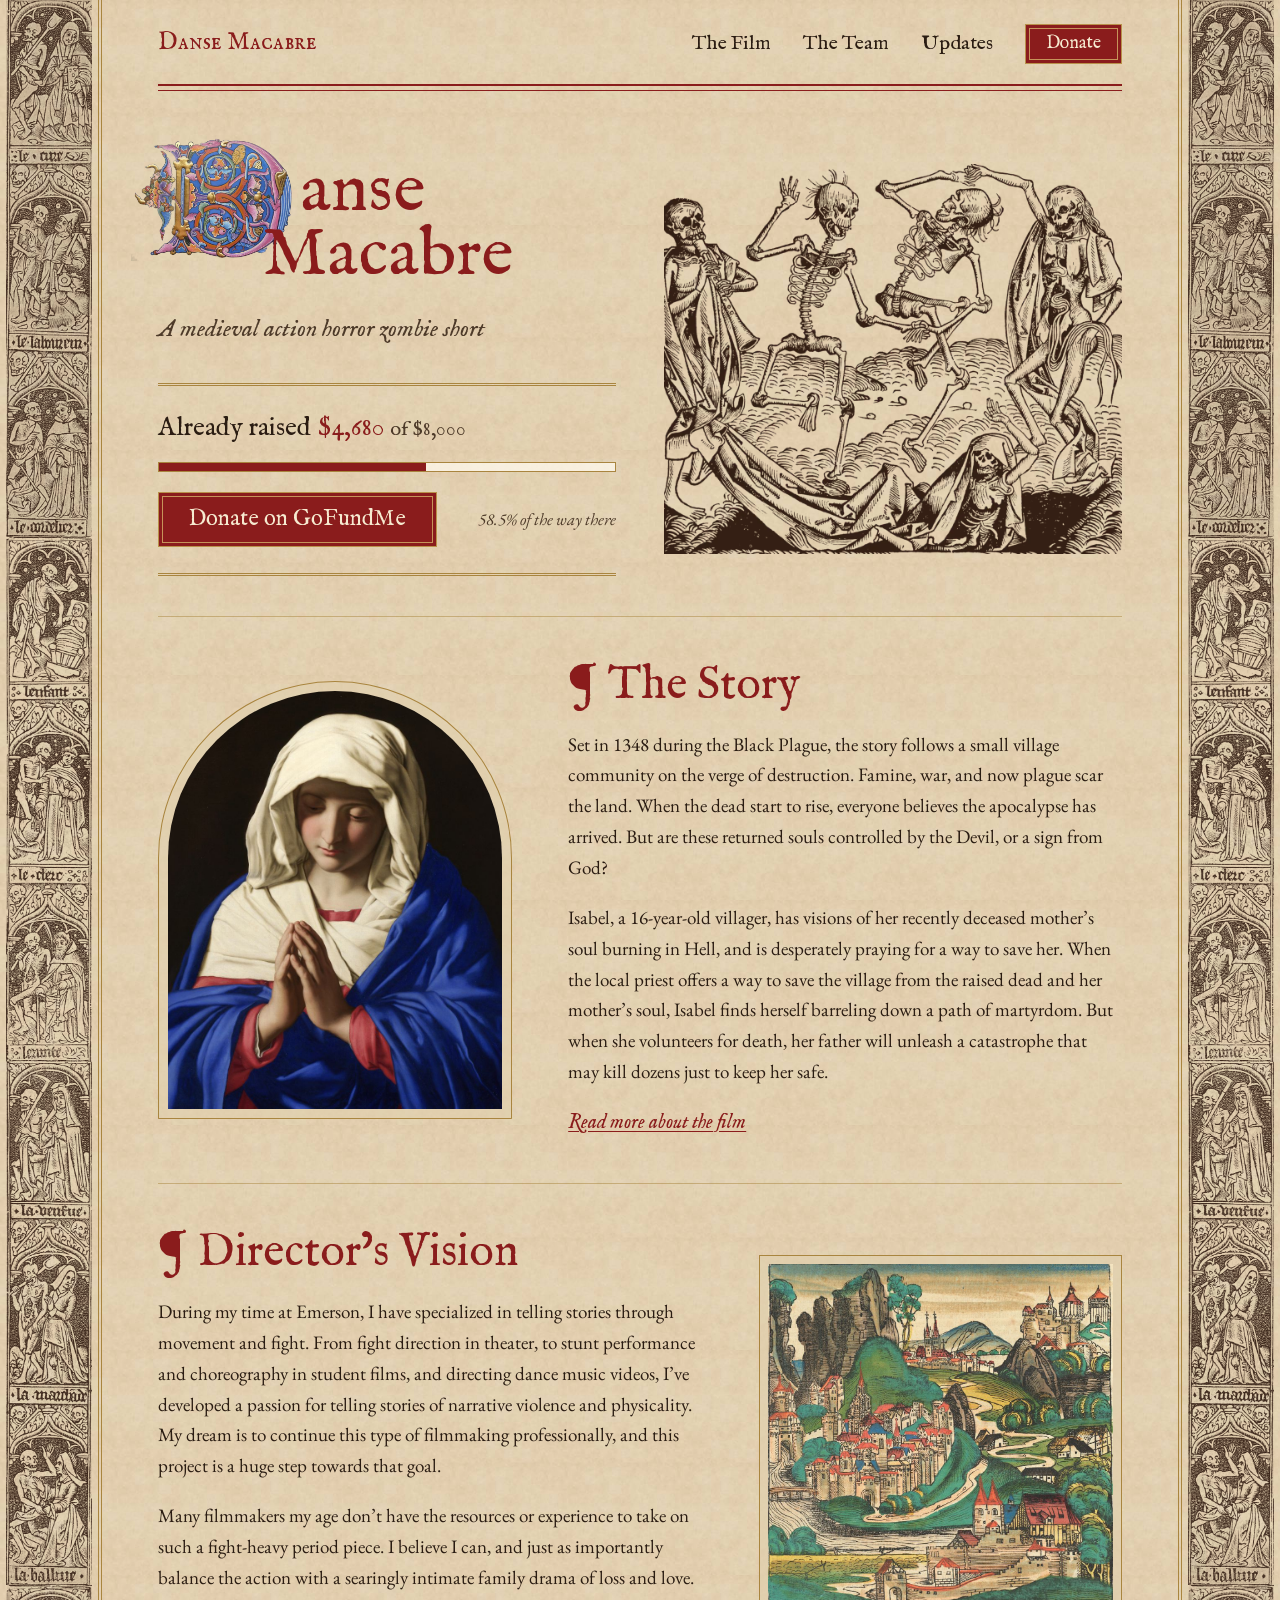
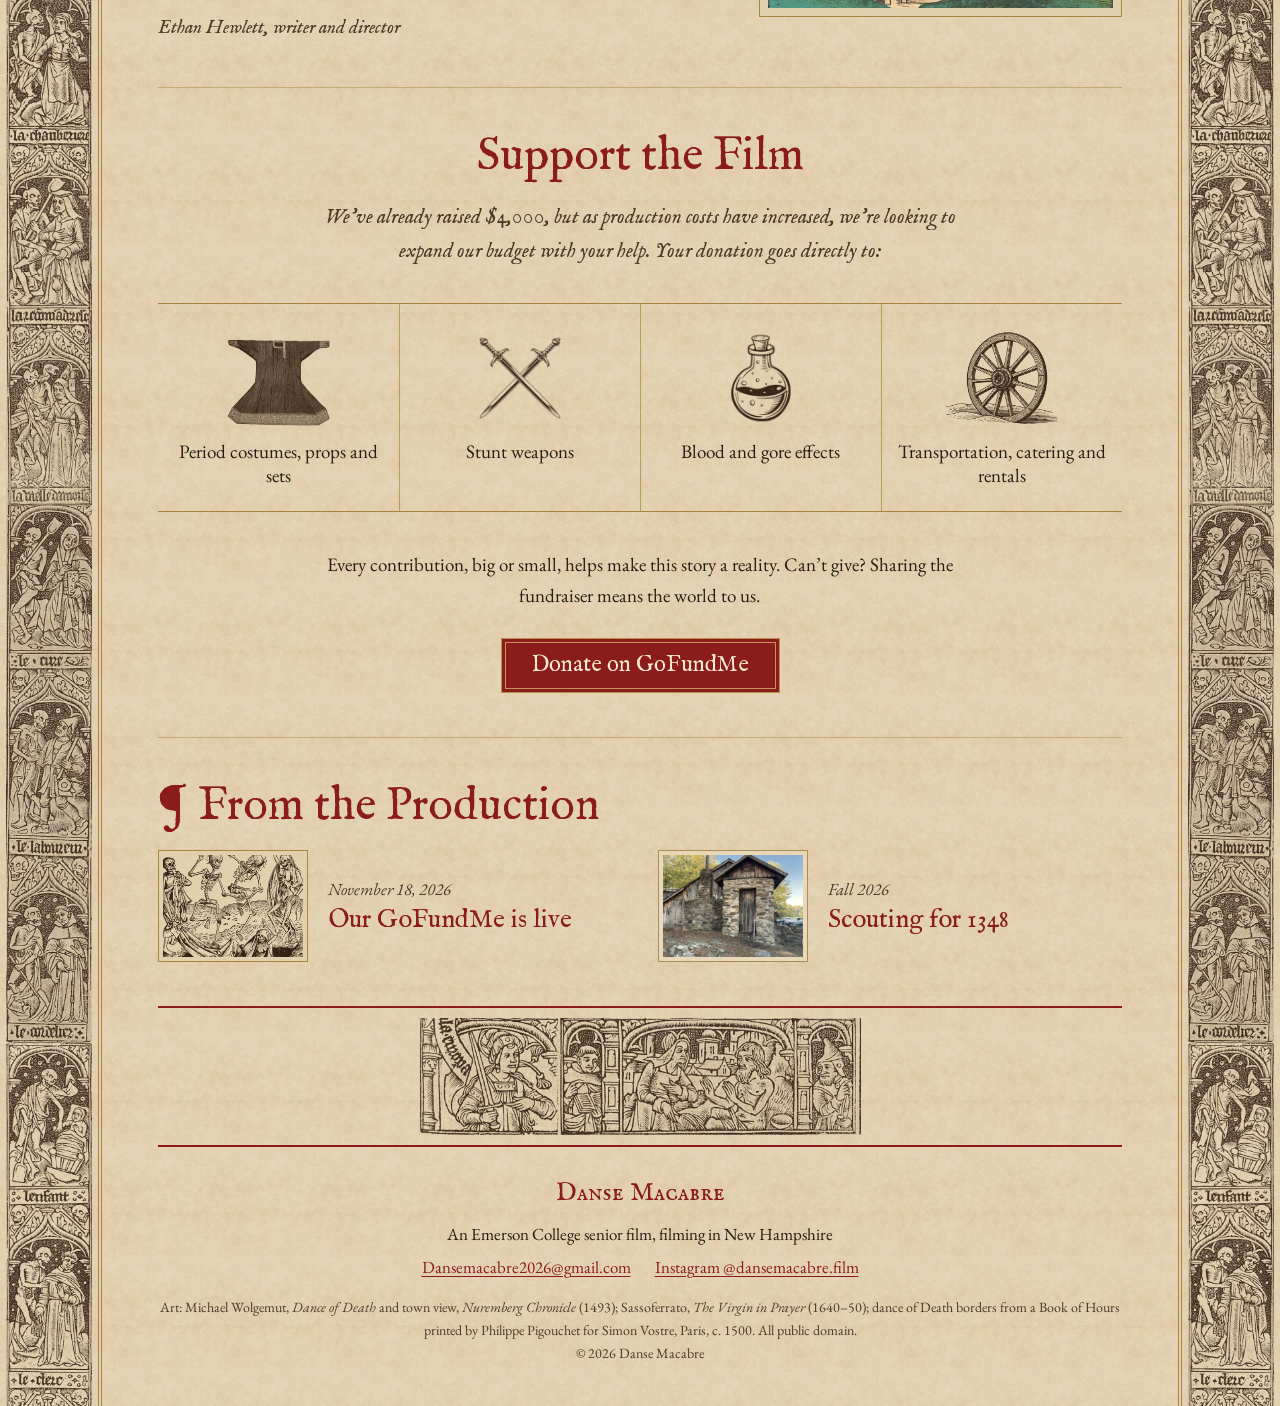
==== index.html @ 1ab64866 "Dance of Death borders and wider desktop content - Side borders now use the Dance of Death margin sc" ====
<!doctype html>
<html lang="en">
<head>
  <meta charset="utf-8">
  <meta name="viewport" content="width=device-width, initial-scale=1">
  <title>Danse Macabre: A Medieval Action Horror Zombie Short</title>
  <meta name="description" content="Set in 1348 during the Black Plague, the story follows a small village community on the verge of destruction. An Emerson College senior film.">
  <meta property="og:type" content="website">
  <meta property="og:title" content="Danse Macabre: A Medieval Action Horror Zombie Short">
  <meta property="og:description" content="Set in 1348 during the Black Plague, the story follows a small village community on the verge of destruction. Help us bring it to life.">
  <meta property="og:url" content="https://danse-macabrefilm.com/">
  <meta property="og:image" content="https://danse-macabrefilm.com/img/social-preview.jpg">
  <meta name="twitter:card" content="summary_large_image">
  <link rel="icon" href="img/favicon.png">
  <link rel="stylesheet" href="css/style.css">
</head>
<body>
<div class="page">
<div class="inner">

  <header class="site-header">
    <a class="home-link" href="index.html">Danse Macabre</a>
    <a class="btn btn-small header-donate" href="https://www.gofundme.com/f/danse-macabre-bringing-this-story-to-life">Donate</a>
    <nav class="site-nav" aria-label="Main">
      <a href="film.html">The Film</a>
      <a href="team.html">The Team</a>
      <a href="updates.html">Updates</a>
      <a class="btn btn-small nav-donate" href="https://www.gofundme.com/f/danse-macabre-bringing-this-story-to-life">Donate</a>
    </nav>
  </header>
  <div class="rule" role="presentation"></div>

  <main>
    <section class="hero">
      <div>
        <h1 class="title" aria-label="Danse Macabre">
          <img class="dropcap" src="img/dropcap-d.webp" alt="" width="640" height="488">
          <span class="title-rest" aria-hidden="true"><span>anse</span><span>Macabre</span></span>
        </h1>
        <p class="tagline">A medieval action horror zombie short</p>

        <div class="funding" data-funding>
          <p class="funding-amount">Already raised <span class="raised" data-raised>$4,680</span> <span class="of">of <span data-goal>$8,000</span></span></p>
          <div class="bar" role="progressbar" aria-label="Raised so far" aria-valuemin="0" aria-valuemax="100" aria-valuenow="0"><div class="bar-fill"></div></div>
          <div class="funding-actions">
            <a class="btn" href="https://www.gofundme.com/f/danse-macabre-bringing-this-story-to-life">Donate on GoFundMe</a>
            <p class="funding-meta"><span data-percent>58.5%</span> of the way there</p>
          </div>
        </div>
      </div>
      <figure class="woodcut">
        <img src="img/hero-woodcut.webp" width="1100" height="938"
             alt="Woodcut of four skeletons dancing over an open grave, from the Nuremberg Chronicle, 1493">
      </figure>
    </section>

    <section class="section split" id="story">
      <figure class="arch">
        <img src="img/isabel-standin.jpg" width="800" height="1000" loading="lazy"
             alt="Painting of a young woman in a white veil and blue mantle, hands pressed together in prayer">
      </figure>
      <div class="prose">
        <h2 class="section-title"><span class="pilcrow" aria-hidden="true">&para;</span>The Story</h2>
        <p>Set in 1348 during the Black Plague, the story follows a small village community on the verge of destruction. Famine, war, and now plague scar the land. When the dead start to rise, everyone believes the apocalypse has arrived. But are these returned souls controlled by the Devil, or a sign from God?</p>
        <p>Isabel, a 16-year-old villager, has visions of her recently deceased mother&rsquo;s soul burning in Hell, and is desperately praying for a way to save her. When the local priest offers a way to save the village from the raised dead and her mother&rsquo;s soul, Isabel finds herself barreling down a path of martyrdom. But when she volunteers for death, her father will unleash a catastrophe that may kill dozens just to keep her safe.</p>
        <a class="more" href="film.html">Read more about the film</a>
      </div>
    </section>

    <section class="section split reverse" id="director">
      <div class="prose">
        <h2 class="section-title"><span class="pilcrow" aria-hidden="true">&para;</span>Director&rsquo;s Vision</h2>
        <p>During my time at Emerson, I have specialized in telling stories through movement and fight. From fight direction in theater, to stunt performance and choreography in student films, and directing dance music videos, I&rsquo;ve developed a passion for telling stories of narrative violence and physicality. My dream is to continue this type of filmmaking professionally, and this project is a huge step towards that goal.</p>
        <p>Many filmmakers my age don&rsquo;t have the resources or experience to take on such a fight-heavy period piece. I believe I can, and just as importantly balance the action with a searingly intimate family drama of loss and love.</p>
        <p class="signature">Ethan Hewlett, writer and director</p>
      </div>
      <figure class="plate">
        <img src="img/village.jpg" width="1000" height="997" loading="lazy"
             alt="Hand-colored woodcut of a walled medieval town among green hills, from the Nuremberg Chronicle, 1493">
      </figure>
    </section>

    <section class="section support" id="support">
      <h2 class="section-title centered">Support the Film</h2>
      <p class="lead">We&rsquo;ve already raised $4,000, but as production costs have increased, we&rsquo;re looking to expand our budget with your help. Your donation goes directly to:</p>
      <ul class="support-list">
        <li><img src="img/icon-costumes.webp" alt="" width="420" height="290" loading="lazy">Period costumes, props and sets</li>
        <li><img src="img/icon-stunts.webp" alt="" width="420" height="420" loading="lazy">Stunt weapons</li>
        <li><img src="img/icon-effects.webp" alt="" width="420" height="420" loading="lazy">Blood and gore effects</li>
        <li><img src="img/icon-transport.webp" alt="" width="420" height="341" loading="lazy">Transportation, catering and rentals</li>
      </ul>
      <p class="note">Every contribution, big or small, helps make this story a reality. Can&rsquo;t give? Sharing the fundraiser means the world to us.</p>
      <a class="btn" href="https://www.gofundme.com/f/danse-macabre-bringing-this-story-to-life">Donate on GoFundMe</a>
    </section>

    <section class="section" id="updates">
      <h2 class="section-title"><span class="pilcrow" aria-hidden="true">&para;</span>From the Production</h2>
      <div class="teasers">
        <a class="teaser" href="updates.html#gofundme-live">
          <img src="img/hero-woodcut.webp" alt="" width="150" height="112" loading="lazy">
          <div><p class="post-date">November 18, 2026</p><h3>Our GoFundMe is live</h3></div>
        </a>
        <a class="teaser" href="updates.html#scouting">
          <img class="photo" src="img/locations/smokehouse-02.jpg" alt="" width="150" height="112" loading="lazy">
          <div><p class="post-date">Fall 2026</p><h3>Scouting for 1348</h3></div>
        </a>
      </div>
    </section>
  </main>

  <img class="frieze" src="img/band-vostre.webp" alt="" width="1400" height="370" loading="lazy">
  <footer class="site-footer">
    <p class="footer-title">Danse Macabre</p>
    <p>An Emerson College senior film, filming in New Hampshire</p>
    <p class="footer-links"><a href="mailto:Dansemacabre2026@gmail.com">Dansemacabre2026@gmail.com</a><a href="https://www.instagram.com/dansemacabre.film/">Instagram @dansemacabre.film</a></p>
    <p class="art-credits">Art: Michael Wolgemut, <i>Dance of Death</i> and town view, <i>Nuremberg Chronicle</i> (1493); Sassoferrato, <i>The Virgin in Prayer</i> (1640&ndash;50); dance of Death borders from a Book of Hours printed by Philippe Pigouchet for Simon Vostre, Paris, c. 1500. All public domain.<br>&copy; <span data-year>2026</span> Danse Macabre</p>
  </footer>

</div>
</div>
<script src="js/funding.js"></script>
<script src="js/site.js"></script>
</body>
</html>
---- css/style.css ----
@import url("../fonts/fonts.css");

/* ---------- Tokens ---------- */
:root {
  --parchment: #ecdfc4;
  --vellum: #e2d1ae;
  --ink: #2a1c12;
  --ink-soft: #4d3a29;
  --rubric: #8a1c1c;
  --rubric-dark: #6a1414;
  --gold: #a9853f;
  --gold-soft: rgba(169, 133, 63, .5);

  --font-display: "IM Fell English", Georgia, serif;
  --font-caps: "IM Fell English SC", Georgia, serif;
  --font-body: "EB Garamond", Garamond, Georgia, serif;

  --content: 1720px;
  /* slim borders; they only widen on very large screens so no gap opens beside the content */
  --border-w: max(clamp(56px, 8vw, 160px), calc((100vw - var(--content)) / 2));
}

/* ---------- Base ---------- */
*, *::before, *::after { box-sizing: border-box; }
html { scroll-behavior: smooth; }
body {
  margin: 0;
  color: var(--ink);
  background: var(--parchment) url("../img/parchment.jpg") 0 0 / 900px;
  font-family: var(--font-body);
  font-size: 1.19rem;
  line-height: 1.62;
  overflow-x: hidden;
}
img { max-width: 100%; height: auto; display: block; }
a { color: var(--rubric); text-decoration-thickness: 1px; text-underline-offset: 3px; }
a:hover { color: var(--rubric-dark); }
:focus-visible { outline: 3px solid #26407a; outline-offset: 3px; }
p { margin: 0 0 1em; }
h1, h2, h3 { font-weight: 400; }

/* ---------- Page: vine borders run from the screen edges to the content ---------- */
.page {
  position: relative;
  min-height: 100vh;
  padding: 0 var(--border-w);
}
.page::before, .page::after {
  content: "";
  position: absolute;
  top: 0; bottom: 0;
  width: var(--border-w);
  background: url("../img/border-dance.webp") center top / calc(100% - 12px) auto repeat-y;
  pointer-events: none;
}
.page::before { left: 0; border-right: 4px double var(--gold); }
.page::after { right: 0; border-left: 4px double var(--gold); }
.inner {
  max-width: var(--content);
  margin: 0 auto;
  padding: 0 56px;
}

/* Red manuscript rule under the header; Vostre panel as a frieze above the footer */
.rule { height: 7px; border-top: 2px solid var(--rubric); border-bottom: 1px solid var(--rubric); }
.frieze {
  display: block;
  width: 100%;
  height: clamp(110px, 11vw, 180px);
  object-fit: contain;
  padding: 10px 0;
  border-top: 2px solid var(--rubric);
  border-bottom: 2px solid var(--rubric);
}

/* ---------- Header ---------- */
.site-header {
  display: flex;
  align-items: center;
  justify-content: space-between;
  gap: 24px;
  flex-wrap: wrap;
  padding: 24px 0 20px;
}
.home-link {
  font-family: var(--font-caps);
  font-size: 1.5rem;
  color: var(--rubric);
  text-decoration: none;
}
.site-nav { display: flex; align-items: center; gap: 32px; font-family: var(--font-display); font-size: 1.25rem; }
.site-nav a { color: var(--ink); text-decoration: none; }
.site-nav a:hover, .site-nav a[aria-current="page"] { color: var(--rubric); }
.site-nav a[aria-current="page"] { text-decoration: underline; text-decoration-thickness: 1px; text-underline-offset: 6px; }
.site-header .header-donate { display: none; }

/* ---------- Buttons ---------- */
.btn {
  display: inline-block;
  padding: 13px 30px;
  font-family: var(--font-display);
  font-size: 1.4rem;
  line-height: 1.2;
  color: #f6ead0;
  text-decoration: none;
  background: var(--rubric);
  border: 1px solid #b8914a;
  box-shadow: inset 0 0 0 3px var(--rubric), inset 0 0 0 4px rgba(214, 178, 106, .8);
}
.btn:hover { color: #fff; background: var(--rubric-dark); box-shadow: inset 0 0 0 3px var(--rubric-dark), inset 0 0 0 4px rgba(214, 178, 106, .8); }
.btn-small { font-size: 1.12rem; padding: 8px 20px; }
.site-nav .btn, .site-nav .btn:hover { color: #f6ead0; }

/* ---------- Hero ---------- */
.hero {
  display: grid;
  grid-template-columns: minmax(0, 1fr) minmax(0, 1fr);
  gap: 48px;
  align-items: center;
  padding: 52px 0 40px;
}
.title {
  margin: 0;
  display: flex;
  align-items: flex-start;
  font-family: var(--font-display);
  color: var(--rubric);
  font-size: clamp(3.1rem, 5.4vw, 6.4rem);
  line-height: .92;
}
.title .dropcap { flex: none; width: 2.4em; margin: -.12em .05em 0 -.4em; }
.title .title-rest { display: flex; flex-direction: column; padding-top: .26em; }
.title .title-rest span + span { margin-left: -.54em; }
.tagline {
  margin: 22px 0 34px;
  font-family: var(--font-display);
  font-style: italic;
  font-size: clamp(1.25rem, 1.9vw, 1.56rem);
  color: var(--ink-soft);
}

/* ---------- Funding ---------- */
.funding {
  border-top: 3px double var(--gold);
  border-bottom: 3px double var(--gold);
  padding: 22px 0 26px;
}
.funding-amount { margin: 0 0 12px; font-family: var(--font-display); font-size: 1.62rem; }
.funding-amount .raised { color: var(--rubric); }
.funding-amount .of { font-size: 1.25rem; color: var(--ink-soft); }
.bar { height: 10px; background: rgba(255, 250, 238, .75); border: 1px solid var(--gold); }
.bar-fill { height: 100%; width: 0; background: var(--rubric); transition: width 1.2s ease-out; }
.funding-actions { display: flex; align-items: center; justify-content: space-between; gap: 16px; flex-wrap: wrap; margin-top: 20px; }
.funding-meta { margin: 0; font-style: italic; color: var(--ink-soft); font-size: 1.06rem; }
.funding-wide { max-width: 640px; margin: 8px auto 52px; text-align: center; }
.funding-wide .funding-actions { justify-content: center; flex-direction: column; }

/* ---------- Sections ---------- */
.section { padding: 44px 0; border-top: 1px solid var(--gold-soft); }
main > .section:first-child { border-top: 0; }
.section-title {
  margin: 0 0 18px;
  font-family: var(--font-display);
  font-size: clamp(2.2rem, 3.6vw, 2.9rem);
  line-height: 1.1;
  color: var(--rubric);
}
.section-title .pilcrow { margin-right: .26em; }
.section-title.centered { text-align: center; }
.page-title { margin-top: 44px; }
.prose p { max-width: 34em; }
.lead {
  max-width: 32em;
  margin: 0 auto 34px;
  text-align: center;
  font-family: var(--font-display);
  font-style: italic;
  font-size: 1.3rem;
  color: var(--ink-soft);
}
.more { font-family: var(--font-display); font-style: italic; font-size: 1.25rem; }
.signature { margin: 0; font-family: var(--font-display); font-style: italic; color: var(--ink-soft); }

.split { display: grid; grid-template-columns: minmax(0, .78fr) minmax(0, 1.22fr); gap: 56px; align-items: center; }
.split.reverse { grid-template-columns: minmax(0, 1.2fr) minmax(0, .8fr); }

/* Framed pictures */
.arch {
  margin: 0;
  padding: 9px;
  border: 1px solid var(--gold);
  border-radius: 999px 999px 4px 4px;
  background: rgba(226, 209, 174, .6);
}
.arch img { width: 100%; aspect-ratio: 4 / 5; object-fit: cover; border-radius: 999px 999px 2px 2px; }
.plate { margin: 0; padding: 8px; border: 1px solid var(--gold); background: rgba(226, 209, 174, .6); }
.woodcut { margin: 0; }
figcaption { margin-top: 8px; font-size: .92rem; font-style: italic; text-align: center; color: var(--ink-soft); }

/* ---------- Support the film ---------- */
.support { text-align: center; }
.support-list {
  display: grid;
  grid-template-columns: repeat(4, minmax(0, 1fr));
  margin: 0 0 38px;
  padding: 0;
  list-style: none;
  border-top: 1px solid var(--gold);
  border-bottom: 1px solid var(--gold);
}
.support-list li { display: flex; flex-direction: column; align-items: center; gap: 14px; padding: 26px 14px 22px; line-height: 1.3; }
.support-list li + li { border-left: 1px solid rgba(169, 133, 63, .7); }
.support-list img { height: 96px; width: auto; }
.support .note { margin: 0 auto 26px; max-width: 34em; }

/* ---------- Updates ---------- */
.teasers { display: grid; grid-template-columns: repeat(2, minmax(0, 1fr)); gap: 36px; }
.teaser { display: grid; grid-template-columns: 150px minmax(0, 1fr); gap: 20px; align-items: center; color: var(--ink); text-decoration: none; }
.teaser img { width: 150px; height: 112px; object-fit: cover; border: 1px solid var(--gold); padding: 4px; background: rgba(226, 209, 174, .6); }
.teaser .photo { filter: sepia(.3) saturate(.8); }
.teaser h3 { margin: 0; font-family: var(--font-display); font-size: 1.62rem; line-height: 1.2; color: var(--rubric); }
.teaser:hover h3 { text-decoration: underline; text-decoration-thickness: 1px; text-underline-offset: 4px; }
.post-date { margin: 0 0 2px; font-style: italic; color: var(--ink-soft); font-size: 1.06rem; }
.post { padding: 40px 0; border-top: 1px solid var(--gold-soft); }
.post h2 { margin: 0 0 14px; font-family: var(--font-display); font-size: clamp(1.8rem, 3vw, 2.3rem); line-height: 1.15; color: var(--rubric); }
.gallery { display: grid; grid-template-columns: repeat(3, minmax(0, 1fr)); gap: 12px; margin-top: 22px; }
.gallery a { display: block; padding: 4px; border: 1px solid var(--gold); background: rgba(226, 209, 174, .6); }
.gallery img { width: 100%; aspect-ratio: 4 / 3; object-fit: cover; filter: sepia(.28) saturate(.82); transition: filter .25s; }
.gallery a:hover img, .gallery a:focus-visible img { filter: none; }

/* ---------- Film page ---------- */
.questions { list-style: none; margin: 0 0 28px; padding: 0; }
.questions li {
  margin: 0 0 12px;
  font-family: var(--font-display);
  font-style: italic;
  font-size: clamp(1.4rem, 2.6vw, 1.75rem);
  line-height: 1.35;
}
.questions li::before { content: "\00B6"; color: var(--rubric); font-style: normal; margin-right: .4em; }
.motifs { margin: 0; padding-left: 1.2em; columns: 2; column-gap: 48px; }
.motifs li { margin-bottom: 8px; break-inside: avoid; }
.facts { display: grid; grid-template-columns: max-content minmax(0, 1fr); gap: 8px 26px; margin: 0 0 24px; }
.facts dt { font-family: var(--font-display); font-style: italic; color: var(--rubric); }
.facts dd { margin: 0; }

/* ---------- Team page ---------- */
.credits { display: grid; grid-template-columns: repeat(2, minmax(0, 1fr)); gap: 0 56px; margin: 0; }
.credit { padding: 12px 0; border-bottom: 1px solid rgba(169, 133, 63, .4); }
.credit dt { font-family: var(--font-display); font-style: italic; font-size: 1.12rem; color: var(--rubric); }
.credit dd { margin: 2px 0 0; font-size: 1.35rem; }
.aside { margin-top: 16px; font-style: italic; color: var(--ink-soft); }

/* ---------- Footer ---------- */
.site-footer { padding: 26px 0 36px; text-align: center; font-size: 1.06rem; }
.site-footer p { margin: 0 0 6px; }
.footer-title { font-family: var(--font-caps); font-size: 1.62rem; color: var(--rubric); }
.footer-links { display: flex; justify-content: center; gap: 24px; flex-wrap: wrap; margin-bottom: 14px !important; }
.art-credits { margin-top: 12px !important; font-size: .88rem; color: var(--ink-soft); }

/* ---------- Tablet ---------- */
@media (max-width: 1000px) {
  .inner { padding: 0 28px; }
  .support-list { grid-template-columns: repeat(2, minmax(0, 1fr)); }
  .support-list li + li { border-left: 0; }
  .support-list li:nth-child(even) { border-left: 1px solid rgba(169, 133, 63, .7); }
  .support-list li:nth-child(-n+2) { border-bottom: 1px solid rgba(169, 133, 63, .7); }
}

/* ---------- Phone ---------- */
@media (max-width: 760px) {
  :root { --border-w: 26px; }
  body { font-size: 1.12rem; background-size: 700px; }
  .page::before, .page::after { background-size: 100% auto; }
  .page::before { border-right-width: 3px; }
  .page::after { border-left-width: 3px; }
  .inner { padding: 0 12px; }
  .rule { height: 6px; }
  .frieze { height: auto; padding: 6px 0; }

  .site-header { display: grid; grid-template-columns: 1fr auto; gap: 8px 12px; padding: 14px 0 10px; }
  .home-link { font-size: 1.3rem; }
  .site-header .header-donate { display: inline-flex; align-items: center; min-height: 44px; }
  .site-nav { grid-column: 1 / -1; justify-content: space-between; gap: 8px; font-size: 1.12rem; }
  .site-nav a { padding: 8px 0; }
  .site-nav .nav-donate { display: none; }

  .hero, .split, .split.reverse, .teasers, .credits { grid-template-columns: minmax(0, 1fr); }
  .hero { gap: 26px; padding: 26px 0 30px; }
  .title { font-size: 3.1rem; }
  .title .dropcap { margin-left: -.18em; }
  .tagline { margin: 16px 0 22px; }
  .funding-amount { font-size: 1.42rem; }
  .funding-actions .btn, .funding-wide .btn { display: block; width: 100%; text-align: center; }
  .funding-actions { flex-direction: column; align-items: stretch; text-align: center; }

  .section { padding: 30px 0; }
  .split .arch { width: 240px; margin: 0 auto; }
  .split.reverse .plate, .split.reverse .woodcut { order: 2; }
  .support-list img { height: 64px; }
  .support-list li { padding: 18px 8px; font-size: 1rem; }
  .support .btn { display: block; }
  .teaser { grid-template-columns: 96px minmax(0, 1fr); gap: 14px; }
  .teaser img { width: 96px; height: 76px; padding: 3px; }
  .teaser h3 { font-size: 1.36rem; }
  .gallery { grid-template-columns: repeat(2, minmax(0, 1fr)); gap: 8px; }
  .motifs { columns: 1; }
  .facts { grid-template-columns: minmax(0, 1fr); gap: 0; }
  .facts dd { margin-bottom: 10px; }
  .footer-links { flex-direction: column; gap: 4px; }
}

@media (prefers-reduced-motion: reduce) {
  html { scroll-behavior: auto; }
  .bar-fill, .gallery img { transition: none; }
}
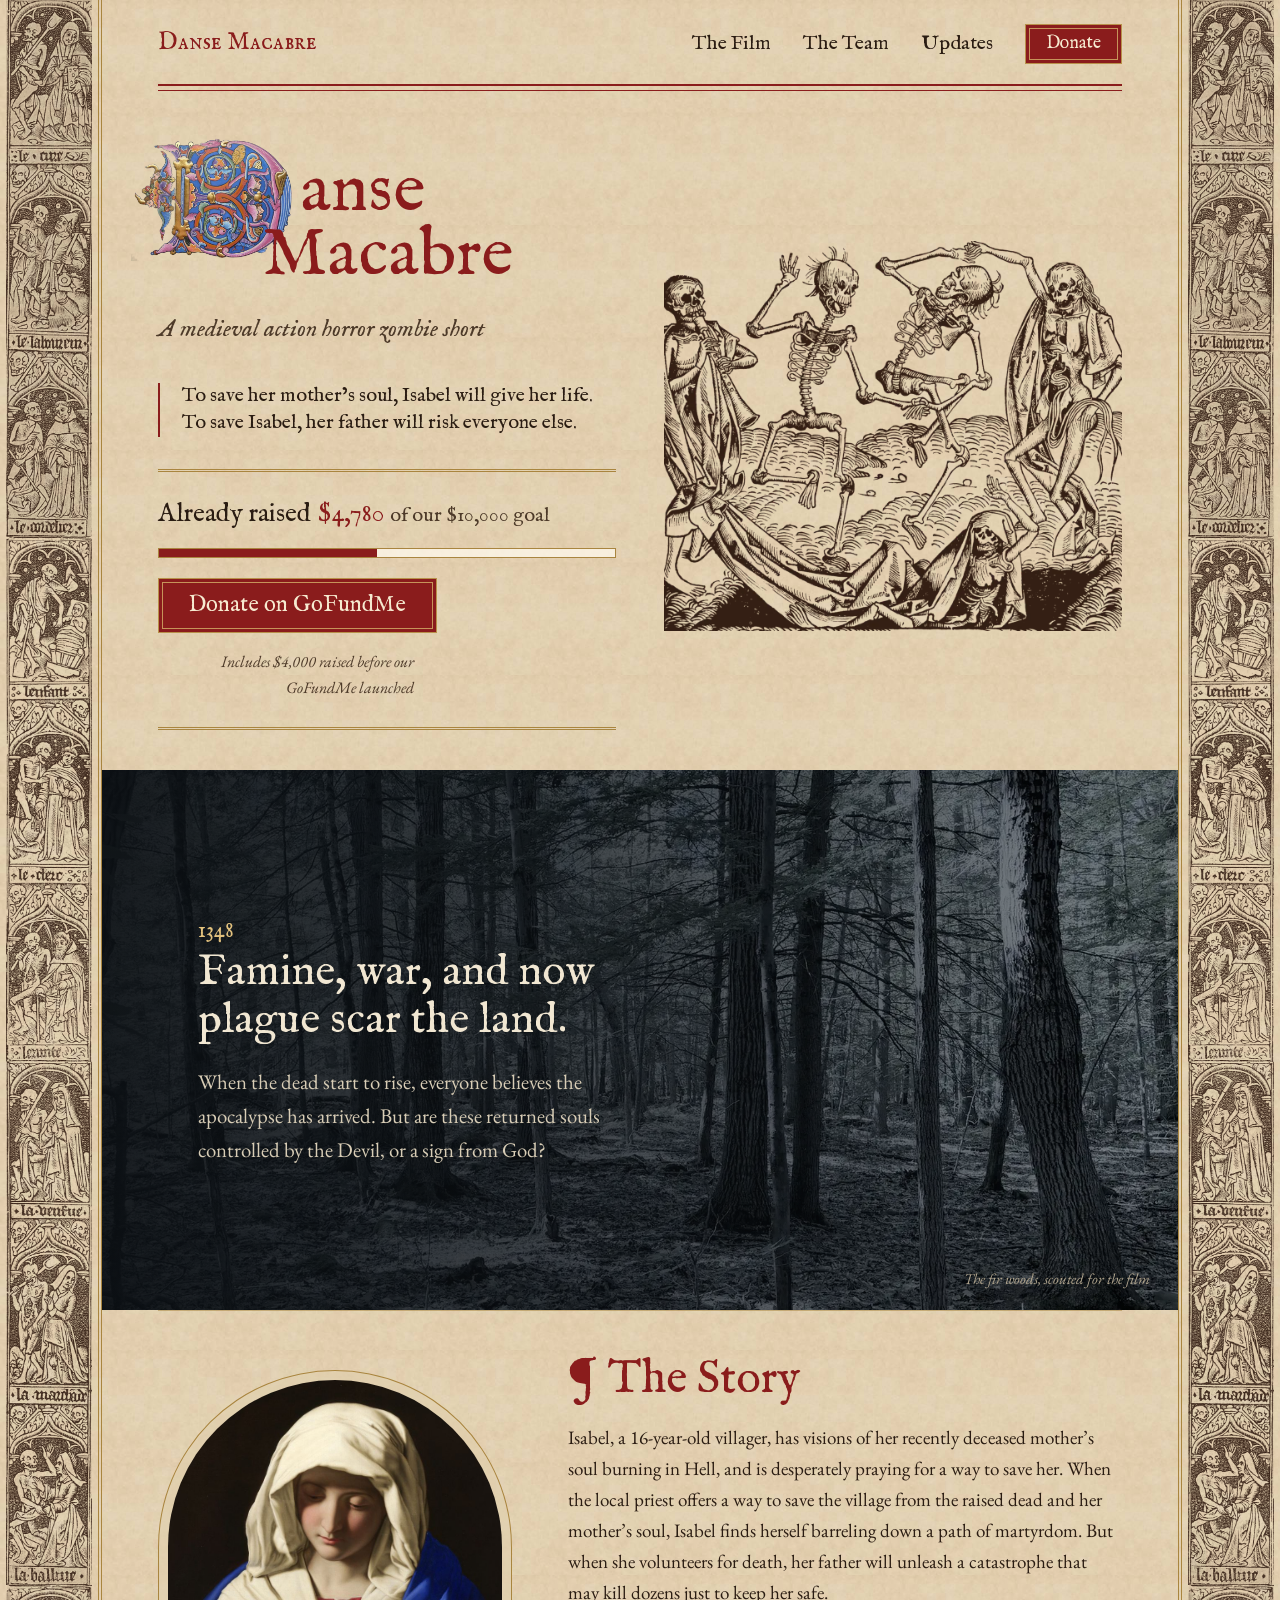
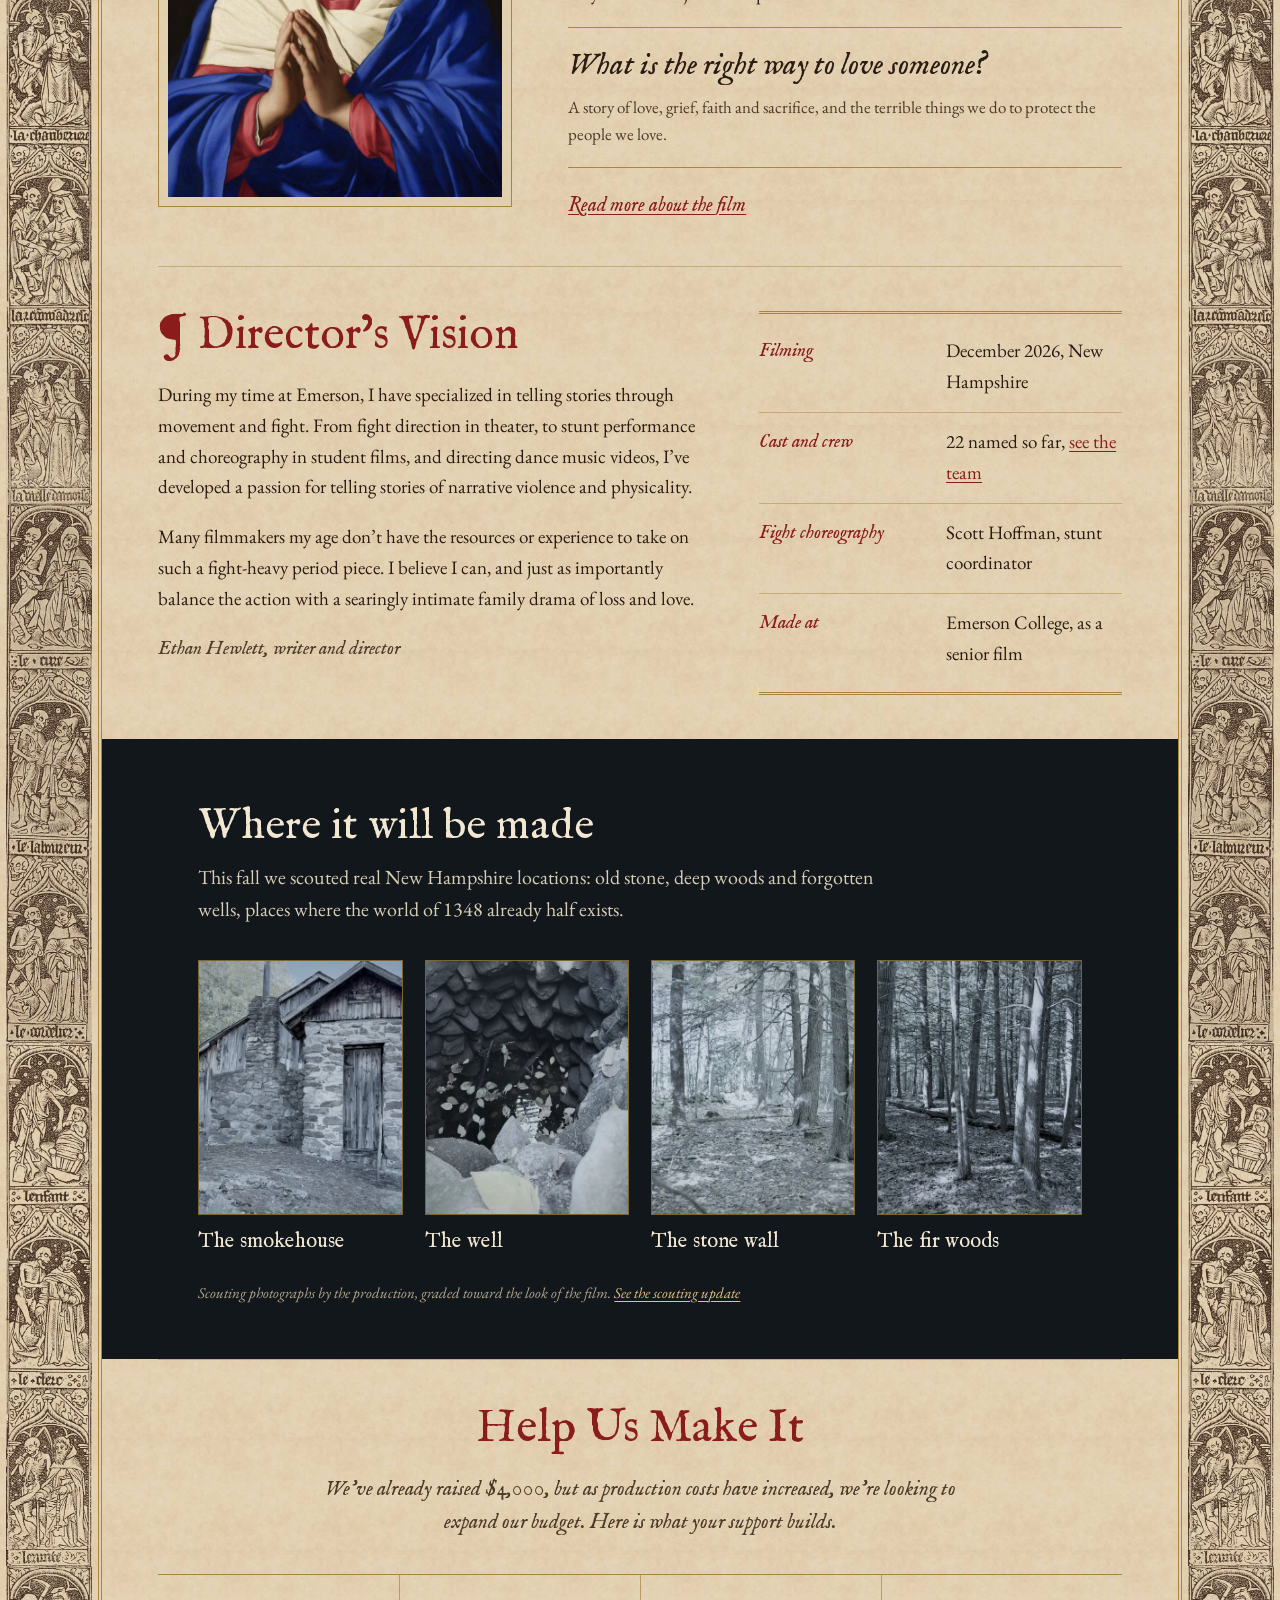
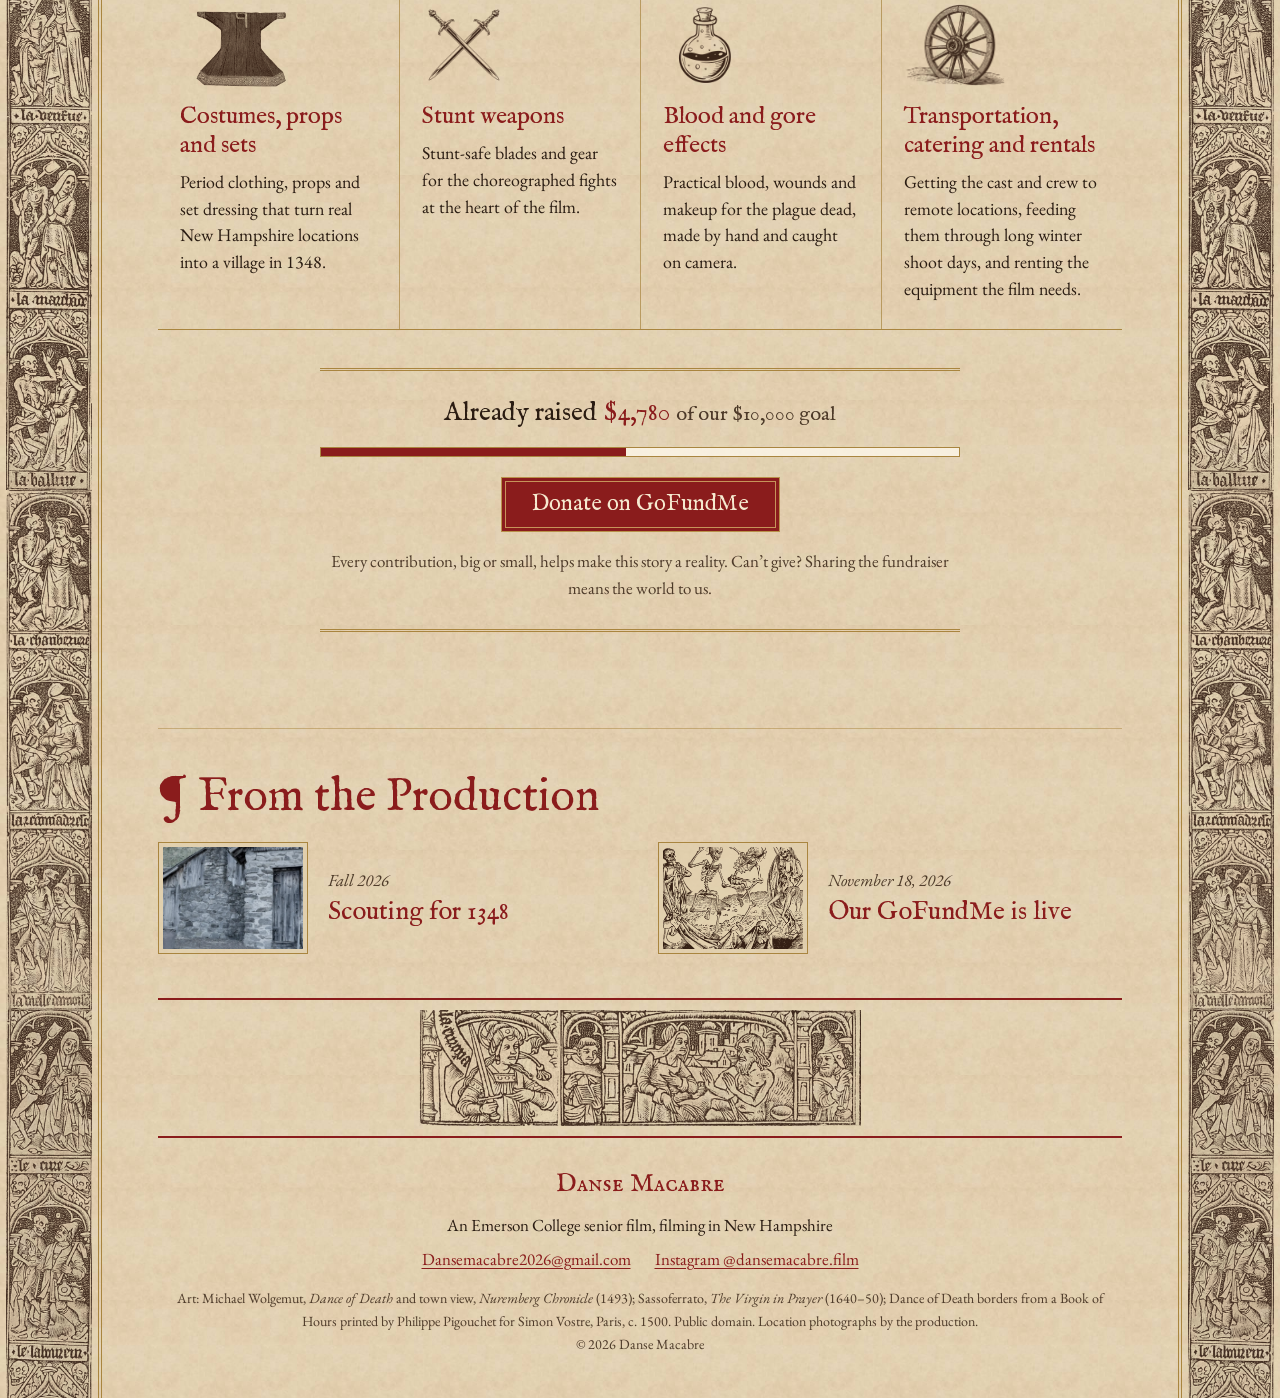
==== commit 1f4de70b: "Refinement pass: cinematic scouting imagery, emotional hook, clearer fundraising - Home: hook line i" ====
--- a/index.html
+++ b/index.html
@@ -4,15 +4,15 @@
   <meta charset="utf-8">
   <meta name="viewport" content="width=device-width, initial-scale=1">
   <title>Danse Macabre: A Medieval Action Horror Zombie Short</title>
-  <meta name="description" content="Set in 1348 during the Black Plague, the story follows a small village community on the verge of destruction. An Emerson College senior film.">
+  <meta name="description" content="To save her mother's soul, Isabel will give her life. To save Isabel, her father will risk everyone else. A medieval action horror short set in 1348, from Emerson College.">
   <meta property="og:type" content="website">
   <meta property="og:title" content="Danse Macabre: A Medieval Action Horror Zombie Short">
-  <meta property="og:description" content="Set in 1348 during the Black Plague, the story follows a small village community on the verge of destruction. Help us bring it to life.">
+  <meta property="og:description" content="To save her mother's soul, Isabel will give her life. To save Isabel, her father will risk everyone else. Help us bring it to life.">
   <meta property="og:url" content="https://danse-macabrefilm.com/">
   <meta property="og:image" content="https://danse-macabrefilm.com/img/social-preview.jpg">
   <meta name="twitter:card" content="summary_large_image">
   <link rel="icon" href="img/favicon.png">
-  <link rel="stylesheet" href="css/style.css">
+  <link rel="stylesheet" href="css/style.css?v=5">
 </head>
 <body>
 <div class="page">
@@ -38,13 +38,14 @@
           <span class="title-rest" aria-hidden="true"><span>anse</span><span>Macabre</span></span>
         </h1>
         <p class="tagline">A medieval action horror zombie short</p>
+        <p class="hook">To save her mother&rsquo;s soul, Isabel will give her life.<br>To save Isabel, her father will risk everyone else.</p>
 
         <div class="funding" data-funding>
-          <p class="funding-amount">Already raised <span class="raised" data-raised>$4,680</span> <span class="of">of <span data-goal>$8,000</span></span></p>
+          <p class="funding-amount">Already raised <span class="raised" data-raised>$4,780</span> <span class="of">of our <span data-goal>$10,000</span> goal</span></p>
           <div class="bar" role="progressbar" aria-label="Raised so far" aria-valuemin="0" aria-valuemax="100" aria-valuenow="0"><div class="bar-fill"></div></div>
           <div class="funding-actions">
             <a class="btn" href="https://www.gofundme.com/f/danse-macabre-bringing-this-story-to-life">Donate on GoFundMe</a>
-            <p class="funding-meta"><span data-percent>58.5%</span> of the way there</p>
+            <p class="funding-note">Includes $4,000 raised before our GoFundMe launched</p>
           </div>
         </div>
       </div>
@@ -54,6 +55,18 @@
       </figure>
     </section>
 
+    <section class="film film-band" aria-labelledby="world">
+      <img class="bg" src="img/scout/band-woods.webp" width="1800" height="750" loading="lazy"
+           alt="A dark stand of fir trees in New Hampshire, one of the film's scouted locations">
+      <div class="shade"></div>
+      <div class="film-copy">
+        <p class="film-kicker">1348</p>
+        <h2 id="world" class="film-title">Famine, war, and now plague scar the land.</h2>
+        <p>When the dead start to rise, everyone believes the apocalypse has arrived. But are these returned souls controlled by the Devil, or a sign from God?</p>
+      </div>
+      <p class="film-cap">The fir woods, scouted for the film</p>
+    </section>
+
     <section class="section split" id="story">
       <figure class="arch">
         <img src="img/isabel-standin.jpg" width="800" height="1000" loading="lazy"
@@ -61,48 +74,73 @@
       </figure>
       <div class="prose">
         <h2 class="section-title"><span class="pilcrow" aria-hidden="true">&para;</span>The Story</h2>
-        <p>Set in 1348 during the Black Plague, the story follows a small village community on the verge of destruction. Famine, war, and now plague scar the land. When the dead start to rise, everyone believes the apocalypse has arrived. But are these returned souls controlled by the Devil, or a sign from God?</p>
         <p>Isabel, a 16-year-old villager, has visions of her recently deceased mother&rsquo;s soul burning in Hell, and is desperately praying for a way to save her. When the local priest offers a way to save the village from the raised dead and her mother&rsquo;s soul, Isabel finds herself barreling down a path of martyrdom. But when she volunteers for death, her father will unleash a catastrophe that may kill dozens just to keep her safe.</p>
+        <blockquote class="question">
+          <p class="ask">What is the right way to love someone?</p>
+          <p class="gloss">A story of love, grief, faith and sacrifice, and the terrible things we do to protect the people we love.</p>
+        </blockquote>
         <a class="more" href="film.html">Read more about the film</a>
       </div>
     </section>
 
-    <section class="section split reverse" id="director">
+    <section class="section split reverse top" id="director">
       <div class="prose">
         <h2 class="section-title"><span class="pilcrow" aria-hidden="true">&para;</span>Director&rsquo;s Vision</h2>
-        <p>During my time at Emerson, I have specialized in telling stories through movement and fight. From fight direction in theater, to stunt performance and choreography in student films, and directing dance music videos, I&rsquo;ve developed a passion for telling stories of narrative violence and physicality. My dream is to continue this type of filmmaking professionally, and this project is a huge step towards that goal.</p>
+        <p>During my time at Emerson, I have specialized in telling stories through movement and fight. From fight direction in theater, to stunt performance and choreography in student films, and directing dance music videos, I&rsquo;ve developed a passion for telling stories of narrative violence and physicality.</p>
         <p>Many filmmakers my age don&rsquo;t have the resources or experience to take on such a fight-heavy period piece. I believe I can, and just as importantly balance the action with a searingly intimate family drama of loss and love.</p>
         <p class="signature">Ethan Hewlett, writer and director</p>
       </div>
-      <figure class="plate">
-        <img src="img/village.jpg" width="1000" height="997" loading="lazy"
-             alt="Hand-colored woodcut of a walled medieval town among green hills, from the Nuremberg Chronicle, 1493">
-      </figure>
+      <aside aria-label="The production">
+        <dl class="production">
+          <div><dt>Filming</dt><dd>December 2026, New Hampshire</dd></div>
+          <div><dt>Cast and crew</dt><dd>22 named so far, <a href="team.html">see the team</a></dd></div>
+          <div><dt>Fight choreography</dt><dd>Scott Hoffman, stunt coordinator</dd></div>
+          <div><dt>Made at</dt><dd>Emerson College, as a senior film</dd></div>
+        </dl>
+      </aside>
+    </section>
+
+    <section class="film locations" aria-labelledby="where">
+      <h2 id="where" class="film-title">Where it will be made</h2>
+      <p class="intro">This fall we scouted real New Hampshire locations: old stone, deep woods and forgotten wells, places where the world of 1348 already half exists.</p>
+      <div class="location-grid">
+        <figure><img src="img/scout/loc-smokehouse.webp" width="900" height="1125" loading="lazy" alt="Stone smokehouse with a weathered wooden door"><figcaption>The smokehouse</figcaption></figure>
+        <figure><img src="img/scout/loc-well.webp" width="900" height="1125" loading="lazy" alt="Looking down into a stone-lined well"><figcaption>The well</figcaption></figure>
+        <figure><img src="img/scout/loc-stonewall.webp" width="900" height="1125" loading="lazy" alt="An old stone wall running through bare woods"><figcaption>The stone wall</figcaption></figure>
+        <figure><img src="img/scout/loc-firwoods.webp" width="900" height="1125" loading="lazy" alt="Tall fir trunks in thin woods"><figcaption>The fir woods</figcaption></figure>
+      </div>
+      <p class="cap">Scouting photographs by the production, graded toward the look of the film. <a href="updates.html#scouting">See the scouting update</a></p>
     </section>
 
     <section class="section support" id="support">
-      <h2 class="section-title centered">Support the Film</h2>
-      <p class="lead">We&rsquo;ve already raised $4,000, but as production costs have increased, we&rsquo;re looking to expand our budget with your help. Your donation goes directly to:</p>
-      <ul class="support-list">
-        <li><img src="img/icon-costumes.webp" alt="" width="420" height="290" loading="lazy">Period costumes, props and sets</li>
-        <li><img src="img/icon-stunts.webp" alt="" width="420" height="420" loading="lazy">Stunt weapons</li>
-        <li><img src="img/icon-effects.webp" alt="" width="420" height="420" loading="lazy">Blood and gore effects</li>
-        <li><img src="img/icon-transport.webp" alt="" width="420" height="341" loading="lazy">Transportation, catering and rentals</li>
+      <h2 class="section-title centered">Help Us Make It</h2>
+      <p class="lead">We&rsquo;ve already raised $4,000, but as production costs have increased, we&rsquo;re looking to expand our budget. Here is what your support builds.</p>
+      <ul class="support-list detailed">
+        <li><img src="img/icon-costumes.webp" alt="" width="420" height="290" loading="lazy"><h3>Costumes, props and sets</h3><p>Period clothing, props and set dressing that turn real New Hampshire locations into a village in 1348.</p></li>
+        <li><img src="img/icon-stunts.webp" alt="" width="420" height="420" loading="lazy"><h3>Stunt weapons</h3><p>Stunt-safe blades and gear for the choreographed fights at the heart of the film.</p></li>
+        <li><img src="img/icon-effects.webp" alt="" width="420" height="420" loading="lazy"><h3>Blood and gore effects</h3><p>Practical blood, wounds and makeup for the plague dead, made by hand and caught on camera.</p></li>
+        <li><img src="img/icon-transport.webp" alt="" width="420" height="341" loading="lazy"><h3>Transportation, catering and rentals</h3><p>Getting the cast and crew to remote locations, feeding them through long winter shoot days, and renting the equipment the film needs.</p></li>
       </ul>
-      <p class="note">Every contribution, big or small, helps make this story a reality. Can&rsquo;t give? Sharing the fundraiser means the world to us.</p>
-      <a class="btn" href="https://www.gofundme.com/f/danse-macabre-bringing-this-story-to-life">Donate on GoFundMe</a>
+      <div class="funding funding-wide" data-funding>
+        <p class="funding-amount">Already raised <span class="raised" data-raised>$4,780</span> <span class="of">of our <span data-goal>$10,000</span> goal</span></p>
+        <div class="bar" role="progressbar" aria-label="Raised so far" aria-valuemin="0" aria-valuemax="100" aria-valuenow="0"><div class="bar-fill"></div></div>
+        <div class="funding-actions">
+          <a class="btn" href="https://www.gofundme.com/f/danse-macabre-bringing-this-story-to-life">Donate on GoFundMe</a>
+        </div>
+        <p class="encourage">Every contribution, big or small, helps make this story a reality. Can&rsquo;t give? Sharing the fundraiser means the world to us.</p>
+      </div>
     </section>
 
     <section class="section" id="updates">
       <h2 class="section-title"><span class="pilcrow" aria-hidden="true">&para;</span>From the Production</h2>
       <div class="teasers">
+        <a class="teaser" href="updates.html#scouting">
+          <img src="img/scout/upd-smokehouse.webp" alt="" width="150" height="112" loading="lazy">
+          <div><p class="post-date">Fall 2026</p><h3>Scouting for 1348</h3></div>
+        </a>
         <a class="teaser" href="updates.html#gofundme-live">
           <img src="img/hero-woodcut.webp" alt="" width="150" height="112" loading="lazy">
           <div><p class="post-date">November 18, 2026</p><h3>Our GoFundMe is live</h3></div>
-        </a>
-        <a class="teaser" href="updates.html#scouting">
-          <img class="photo" src="img/locations/smokehouse-02.jpg" alt="" width="150" height="112" loading="lazy">
-          <div><p class="post-date">Fall 2026</p><h3>Scouting for 1348</h3></div>
         </a>
       </div>
     </section>
@@ -113,7 +151,7 @@
     <p class="footer-title">Danse Macabre</p>
     <p>An Emerson College senior film, filming in New Hampshire</p>
     <p class="footer-links"><a href="mailto:Dansemacabre2026@gmail.com">Dansemacabre2026@gmail.com</a><a href="https://www.instagram.com/dansemacabre.film/">Instagram @dansemacabre.film</a></p>
-    <p class="art-credits">Art: Michael Wolgemut, <i>Dance of Death</i> and town view, <i>Nuremberg Chronicle</i> (1493); Sassoferrato, <i>The Virgin in Prayer</i> (1640&ndash;50); dance of Death borders from a Book of Hours printed by Philippe Pigouchet for Simon Vostre, Paris, c. 1500. All public domain.<br>&copy; <span data-year>2026</span> Danse Macabre</p>
+    <p class="art-credits">Art: Michael Wolgemut, <i>Dance of Death</i> and town view, <i>Nuremberg Chronicle</i> (1493); Sassoferrato, <i>The Virgin in Prayer</i> (1640&ndash;50); Dance of Death borders from a Book of Hours printed by Philippe Pigouchet for Simon Vostre, Paris, c. 1500. Public domain. Location photographs by the production.<br>&copy; <span data-year>2026</span> Danse Macabre</p>
   </footer>
 
 </div>
--- a/css/style.css
+++ b/css/style.css
@@ -15,14 +15,21 @@
   --font-caps: "IM Fell English SC", Georgia, serif;
   --font-body: "EB Garamond", Garamond, Georgia, serif;
 
-  --content: 1720px;
-  /* slim borders; they only widen on very large screens so no gap opens beside the content */
-  --border-w: max(clamp(56px, 8vw, 160px), calc((100vw - var(--content)) / 2));
+  /* Content width is in rem (1720px at the normal 16px root). On screens wider than
+     2040px the root font grows (below), so the whole page scales up to fill the width
+     and the borders stay slim. Below 2040px nothing changes. */
+  --content: 107.5rem;
+  --border-w: clamp(56px, 8vw, 160px);
 }
 
 /* ---------- Base ---------- */
 *, *::before, *::after { box-sizing: border-box; }
 html { scroll-behavior: smooth; }
+/* Wide screens: scale everything up proportionally instead of widening the borders.
+   At exactly 2040px this gives 16px, so there is no jump at the breakpoint. */
+@media (min-width: 2040px) {
+  html { font-size: calc((100vw - 320px) / 107.5); }
+}
 body {
   margin: 0;
   color: var(--ink);
@@ -258,6 +265,107 @@
 .footer-links { display: flex; justify-content: center; gap: 24px; flex-wrap: wrap; margin-bottom: 14px !important; }
 .art-credits { margin-top: 12px !important; font-size: .88rem; color: var(--ink-soft); }
 
+/* ---------- Hook and funding note (hero) ---------- */
+.hook {
+  margin: 0 0 32px;
+  padding-left: 22px;
+  border-left: 2px solid var(--rubric);
+  font-family: var(--font-display);
+  font-size: clamp(1.2rem, 1.55vw, 1.82rem);
+  line-height: 1.36;
+}
+.funding-note { margin: 0; max-width: 16em; text-align: right; font-style: italic; font-size: 1rem; color: var(--ink-soft); }
+
+/* ---------- Cinematic bands: real scouting photos, graded to the look book ---------- */
+.film { position: relative; margin: 0 -56px; background: #12171c; color: #e9dfca; overflow: hidden; }
+.film a { color: #e3c27e; }
+.film a:hover { color: #f1d9a4; }
+.film-band { min-height: 540px; display: flex; align-items: center; }
+.film-band .bg { position: absolute; inset: 0; width: 100%; height: 100%; object-fit: cover; }
+.film-band .shade { position: absolute; inset: 0; background: linear-gradient(90deg, rgba(12, 16, 20, .9) 0%, rgba(12, 16, 20, .62) 42%, rgba(12, 16, 20, .12) 100%); }
+.film-copy { position: relative; padding: 88px 96px; max-width: 640px; }
+.film-kicker { margin: 0 0 6px; font-family: var(--font-display); font-style: italic; font-size: 1.4rem; color: #e3c27e; }
+.film-title { margin: 0 0 20px; font-family: var(--font-display); font-size: clamp(2.2rem, 3.4vw, 3.1rem); line-height: 1.1; color: #f1e7d2; }
+.film-copy p { margin: 0; font-size: 1.3rem; color: #d8cdb6; }
+.film-copy .film-kicker { color: #e3c27e; font-size: 1.4rem; }
+.film-cap { position: absolute; right: 28px; bottom: 18px; margin: 0; font-style: italic; font-size: .94rem; color: #b3a78f; }
+.cap { font-style: italic; font-size: .94rem; color: #b3a78f; }
+
+/* ---------- Story question ---------- */
+.question { margin: 0 0 22px; padding: 18px 0; max-width: 30em; border-top: 1px solid var(--gold); border-bottom: 1px solid var(--gold); }
+.question p { margin: 0; }
+.question .ask { font-family: var(--font-display); font-style: italic; font-size: clamp(1.6rem, 2.4vw, 1.9rem); line-height: 1.3; }
+.question .gloss { margin-top: 8px; font-size: 1.06rem; color: var(--ink-soft); }
+
+/* ---------- Production panel ---------- */
+.split.top { align-items: start; }
+.production { margin: 0; padding: 8px 0; border-top: 3px double var(--gold); border-bottom: 3px double var(--gold); }
+.production div { display: grid; grid-template-columns: 9em minmax(0, 1fr); gap: 16px; padding: 14px 0; border-bottom: 1px solid var(--gold-soft); }
+.production div:last-child { border-bottom: 0; }
+.production dt { font-family: var(--font-display); font-style: italic; color: var(--rubric); }
+.production dd { margin: 0; }
+
+/* ---------- Locations ---------- */
+.locations { padding: 64px 96px 54px; }
+.locations .film-title { margin-bottom: 10px; }
+.locations .intro { margin: 0 0 34px; max-width: 36em; font-size: 1.25rem; color: #d8cdb6; }
+.location-grid { display: grid; grid-template-columns: repeat(4, minmax(0, 1fr)); gap: 22px; }
+.location-grid figure { margin: 0; }
+.location-grid img { width: 100%; aspect-ratio: 4 / 5; object-fit: cover; border: 1px solid rgba(169, 133, 63, .7); }
+.location-grid figcaption { margin-top: 10px; text-align: left; font-family: var(--font-display); font-style: normal; font-size: 1.3rem; color: #f1e7d2; }
+.locations .cap { margin: 22px 0 0; }
+
+/* ---------- Support items with what they build ---------- */
+.support-list.detailed li { align-items: flex-start; gap: 0; padding: 28px 22px 26px; text-align: left; }
+.support-list.detailed img { height: 84px; margin-bottom: 16px; }
+.support-list.detailed h3 { margin: 0 0 8px; font-family: var(--font-display); font-size: 1.5rem; line-height: 1.2; color: var(--rubric); }
+.support-list.detailed p { margin: 0; font-size: 1.12rem; line-height: 1.5; }
+.funding-wide .encourage { margin: 16px 0 0; font-size: 1.06rem; color: var(--ink-soft); }
+
+/* ---------- Team page ---------- */
+.team-intro { margin: -6px 0 0; font-style: italic; font-size: 1.25rem; color: var(--ink-soft); }
+.director-feature { display: grid; grid-template-columns: minmax(0, 1.1fr) minmax(0, .9fr); gap: 56px; align-items: center; }
+.director-name { margin: 0; font-family: var(--font-display); font-size: clamp(2.4rem, 3.6vw, 3rem); line-height: 1.08; color: var(--ink); }
+.director-role { margin: 6px 0 26px; font-family: var(--font-display); font-style: italic; font-size: 1.5rem; color: var(--rubric); }
+.director-quote { margin: 0; padding: 4px 0 4px 26px; max-width: 32em; border-left: 1px solid var(--gold); }
+.director-quote p { margin: 0; font-size: 1.3rem; }
+.director-quote .source { margin-top: 14px; font-style: italic; font-size: 1rem; color: var(--ink-soft); }
+.cast-block { display: grid; grid-template-columns: 120px minmax(0, 1fr); gap: 56px; align-items: start; }
+.cast-ornament { margin: 0; padding: 5px; border: 1px solid var(--gold); background: rgba(226, 209, 174, .6); }
+.cast-ornament img { width: 100%; height: 420px; object-fit: cover; object-position: top; }
+.cast-list { margin: 0; max-width: 760px; display: grid; grid-template-columns: minmax(0, .8fr) minmax(0, 1.2fr); border-top: 1px solid rgba(169, 133, 63, .7); }
+.cast-list dt { padding: 18px 0; border-bottom: 1px solid rgba(169, 133, 63, .7); font-family: var(--font-display); font-style: italic; font-size: 1.4rem; color: var(--rubric); }
+.cast-list dd { margin: 0; padding: 14px 0; border-bottom: 1px solid rgba(169, 133, 63, .7); font-size: 1.75rem; line-height: 1.4; }
+.departments { display: grid; grid-template-columns: repeat(3, minmax(0, 1fr)); gap: 36px 48px; padding: 30px 0 36px; border-top: 1px solid var(--gold); }
+.departments:last-of-type { border-bottom: 1px solid var(--gold); }
+.departments h3 { margin: 0 0 16px; font-family: var(--font-display); font-style: italic; font-size: 1.62rem; line-height: 1.2; color: var(--rubric); }
+.departments dl { margin: 0; }
+.departments dt { font-style: italic; font-size: 1rem; line-height: 1.35; color: var(--ink-soft); }
+.departments dd { margin: 0 0 14px; font-size: 1.44rem; line-height: 1.3; }
+.departments dd:last-child { margin-bottom: 0; }
+
+/* ---------- Updates: timeline, lead image, photo grid ---------- */
+.timeline-title { margin: 0 0 30px; font-family: var(--font-display); font-style: italic; font-size: 1.62rem; color: var(--ink-soft); }
+.timeline { list-style: none; margin: 0; padding: 0; display: grid; grid-template-columns: repeat(5, minmax(0, 1fr)); gap: 28px; }
+.timeline li { position: relative; padding-top: 34px; }
+.timeline li::before { content: ""; position: absolute; z-index: 1; top: 1px; left: 0; width: 14px; height: 14px; border-radius: 50%; background: var(--rubric); box-shadow: 0 0 0 3px var(--parchment); }
+.timeline li::after { content: ""; position: absolute; top: 7px; left: 14px; right: -28px; height: 2px; background: var(--rubric); }
+.timeline li.to-upcoming::after, .timeline li.upcoming::after { top: 8px; height: 1px; background: var(--gold); }
+.timeline li.upcoming::before { box-sizing: border-box; border: 2px solid var(--gold); background: var(--parchment); box-shadow: none; }
+.timeline li:last-child::after { display: none; }
+.timeline .step { margin: 0 0 4px; font-family: var(--font-display); font-size: 1.4rem; line-height: 1.2; }
+.timeline .when { margin: 0 0 2px; font-size: 1.06rem; line-height: 1.45; color: var(--ink-soft); }
+.timeline .status { margin: 0; font-style: italic; font-size: 1.06rem; color: var(--rubric); }
+.timeline .upcoming .status { color: var(--ink-soft); }
+.film.lead { height: 520px; margin: 0 -56px 40px; max-width: none; text-align: left; font-style: normal; font-size: inherit; }
+.film.lead img { width: 100%; height: 100%; object-fit: cover; }
+.film.lead figcaption { position: absolute; left: 56px; bottom: 22px; margin: 0; padding: 5px 12px; text-align: left; background: rgba(12, 16, 20, .72); color: #b3a78f; }
+.photo-grid { display: grid; grid-template-columns: repeat(3, minmax(0, 1fr)); gap: 22px; margin: 0 0 18px; }
+.photo-grid figure { margin: 0; padding: 4px; border: 1px solid var(--gold); background: rgba(226, 209, 174, .6); }
+.photo-grid img { width: 100%; aspect-ratio: 4 / 3; object-fit: cover; }
+.photo-grid figcaption { margin: 0; padding: 10px 6px 6px; text-align: left; font-size: 1.06rem; line-height: 1.4; }
+.photo-credit { font-style: italic; color: var(--ink-soft); }
+
 /* ---------- Tablet ---------- */
 @media (max-width: 1000px) {
   .inner { padding: 0 28px; }
@@ -265,6 +373,12 @@
   .support-list li + li { border-left: 0; }
   .support-list li:nth-child(even) { border-left: 1px solid rgba(169, 133, 63, .7); }
   .support-list li:nth-child(-n+2) { border-bottom: 1px solid rgba(169, 133, 63, .7); }
+  .film, .film.lead { margin-left: -28px; margin-right: -28px; }
+  .film-copy { padding: 64px 56px; }
+  .locations { padding: 56px 48px 48px; }
+  .location-grid, .departments { grid-template-columns: repeat(2, minmax(0, 1fr)); }
+  .timeline { grid-template-columns: repeat(3, minmax(0, 1fr)); row-gap: 32px; }
+  .timeline li:nth-child(3)::after { display: none; }
 }
 
 /* ---------- Phone ---------- */
@@ -308,6 +422,42 @@
   .facts { grid-template-columns: minmax(0, 1fr); gap: 0; }
   .facts dd { margin-bottom: 10px; }
   .footer-links { flex-direction: column; gap: 4px; }
+
+  .hook { margin-bottom: 22px; padding-left: 14px; font-size: 1.38rem; }
+  .funding-note { max-width: none; text-align: center; font-size: .94rem; }
+  .film, .film.lead { margin-left: -12px; margin-right: -12px; }
+  .film-band { display: block; min-height: 0; }
+  .film-band .bg { position: static; height: 210px; }
+  .film-band .shade { display: none; }
+  .film-copy { padding: 24px 22px 26px; max-width: none; }
+  .film-title { font-size: 2rem; margin-bottom: 12px; }
+  .film-copy p { font-size: 1.12rem; }
+  .film-cap { position: static; padding: 0 22px 22px; }
+  .question .ask { font-size: 1.5rem; }
+  .production div { grid-template-columns: minmax(0, 1fr); gap: 0; padding: 10px 0; }
+  .locations { padding: 28px 22px 26px; }
+  .locations .intro { font-size: 1.06rem; margin-bottom: 20px; }
+  .location-grid { gap: 14px; }
+  .location-grid figcaption { margin-top: 6px; font-size: 1.06rem; }
+  .support-list.detailed { grid-template-columns: minmax(0, 1fr); }
+  .support-list.detailed li { display: grid; grid-template-columns: 64px minmax(0, 1fr); column-gap: 14px; padding: 16px 0; border-left: 0 !important; border-bottom: 1px solid rgba(169, 133, 63, .7); }
+  .support-list.detailed li:last-child { border-bottom: 0; }
+  .support-list.detailed img { grid-row: span 2; width: 64px; height: auto; margin: 0; }
+  .support-list.detailed h3 { font-size: 1.25rem; margin-bottom: 4px; }
+  .support-list.detailed p { font-size: 1rem; }
+  .director-feature, .cast-block { grid-template-columns: minmax(0, 1fr); gap: 28px; }
+  .cast-ornament { display: none; }
+  .cast-list dd { font-size: 1.45rem; }
+  .departments { grid-template-columns: minmax(0, 1fr); gap: 28px; }
+  .timeline { grid-template-columns: minmax(0, 1fr); gap: 0; }
+  .timeline li { padding: 0 0 22px 32px; }
+  .timeline li::before { top: 5px; }
+  .timeline li::after, .timeline li.to-upcoming::after, .timeline li.upcoming::after { top: 19px; bottom: 0; left: 6px; right: auto; width: 2px; height: auto; }
+  .timeline li.to-upcoming::after, .timeline li.upcoming::after { width: 1px; left: 6.5px; }
+  .timeline li:nth-child(3)::after { display: block; }
+  .film.lead { height: 240px; margin-bottom: 28px; }
+  .film.lead figcaption { left: 14px; bottom: 12px; }
+  .photo-grid { grid-template-columns: repeat(2, minmax(0, 1fr)); gap: 10px; }
 }
 
 @media (prefers-reduced-motion: reduce) {
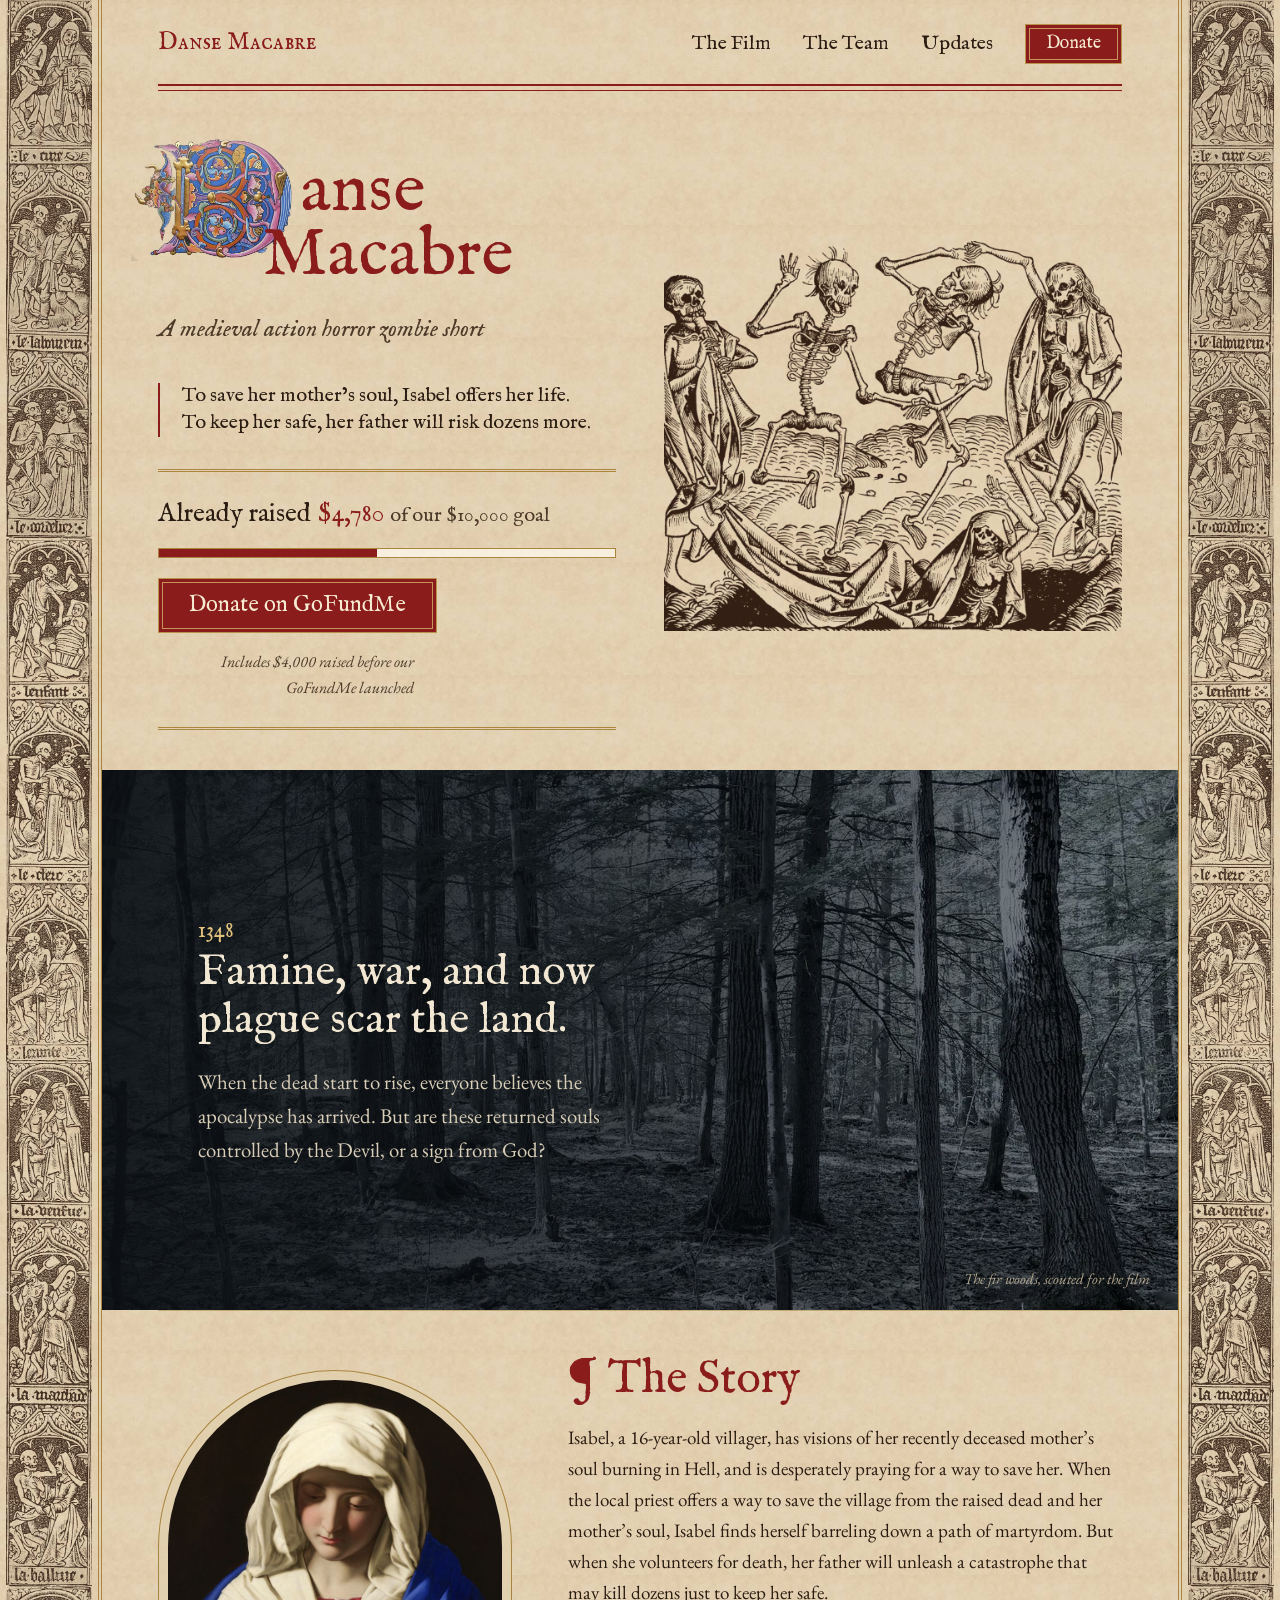
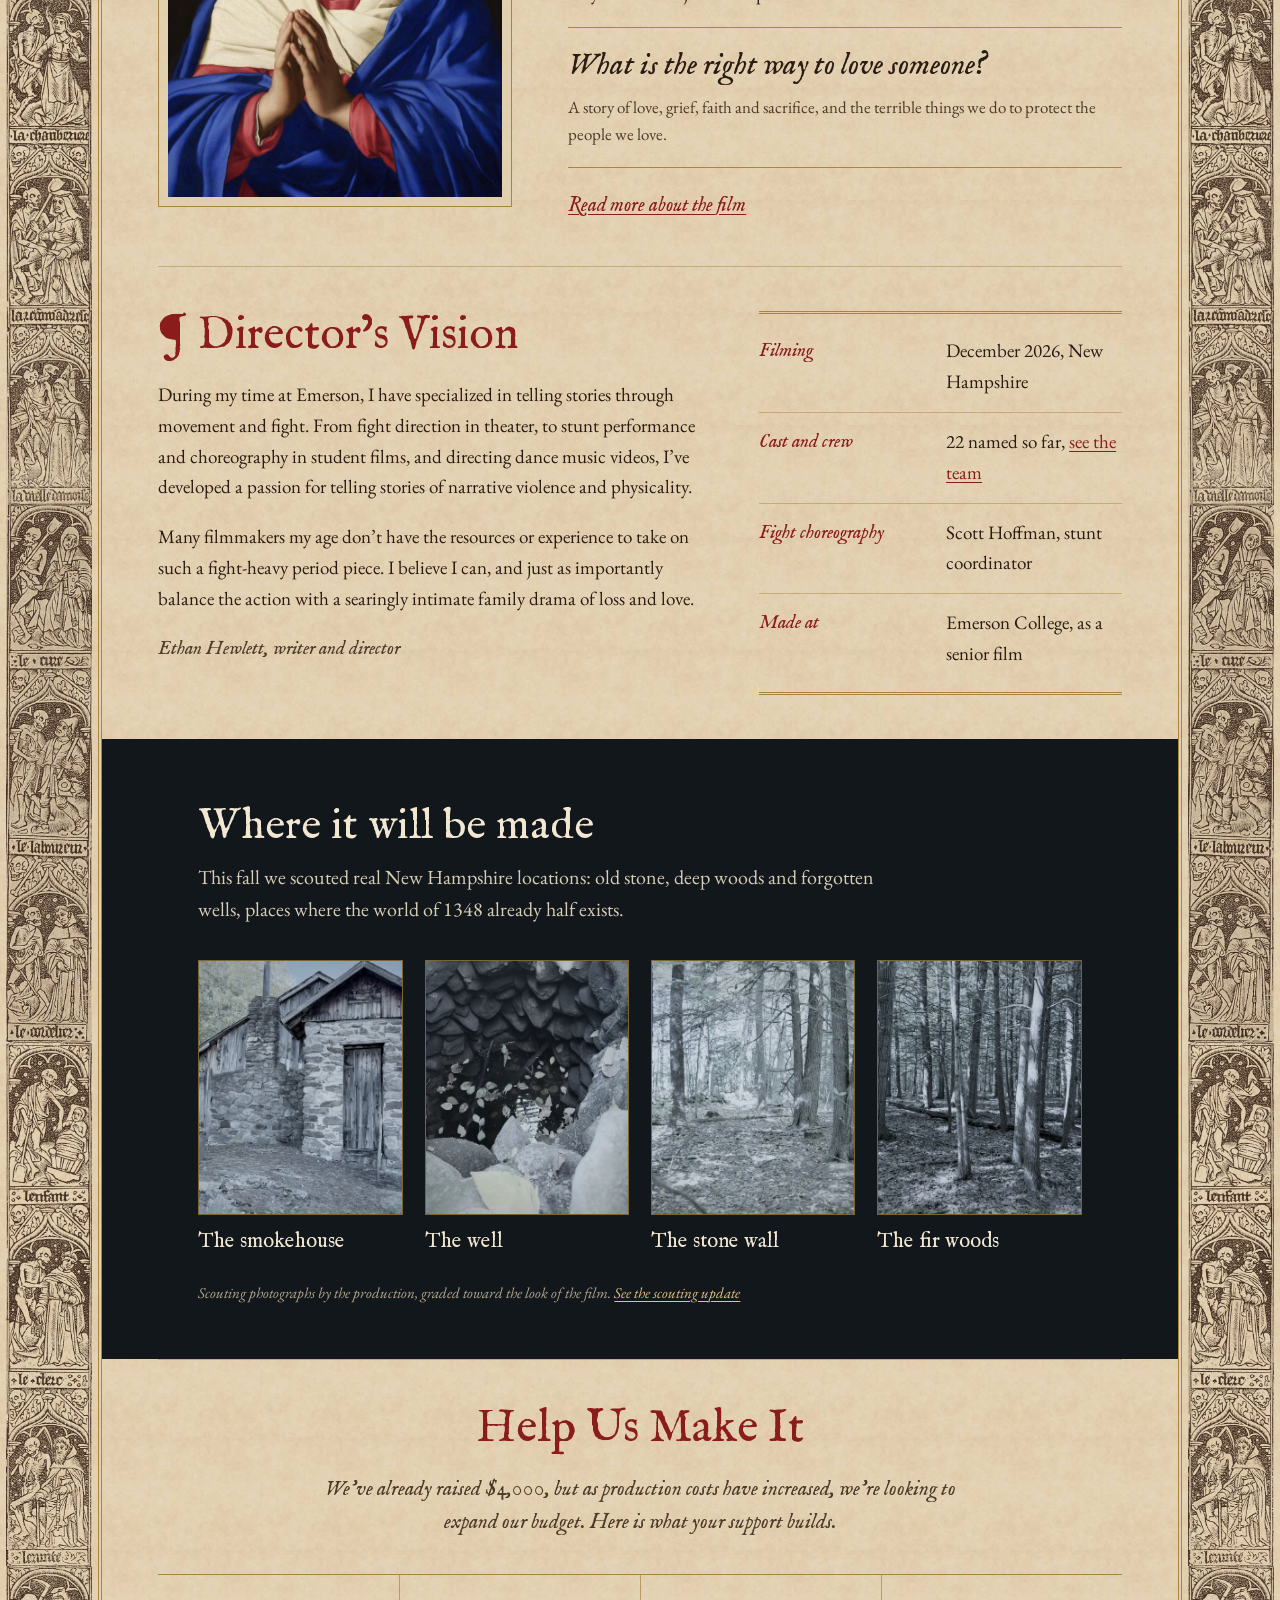
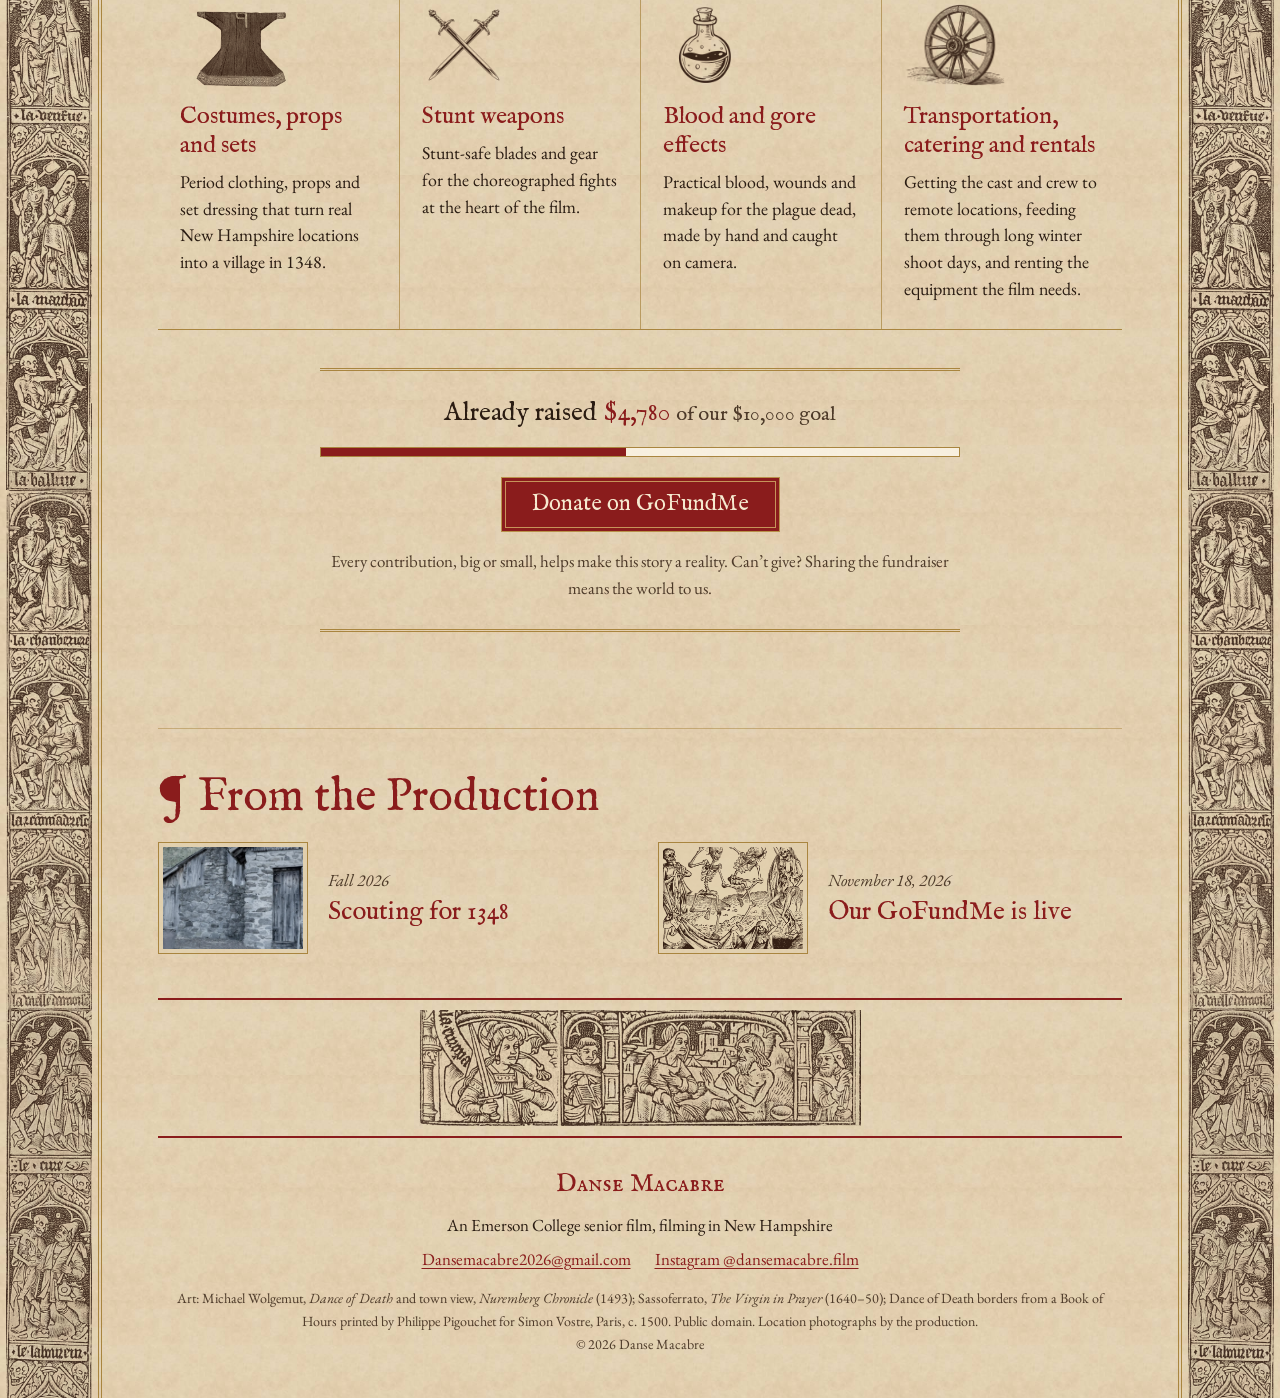
==== commit ff4d98cc: "Tighten the hook to match the synopsis "Isabel offers her life" keeps the ending open, and "dozens m" ====
--- a/index.html
+++ b/index.html
@@ -4,10 +4,10 @@
   <meta charset="utf-8">
   <meta name="viewport" content="width=device-width, initial-scale=1">
   <title>Danse Macabre: A Medieval Action Horror Zombie Short</title>
-  <meta name="description" content="To save her mother's soul, Isabel will give her life. To save Isabel, her father will risk everyone else. A medieval action horror short set in 1348, from Emerson College.">
+  <meta name="description" content="To save her mother's soul, Isabel offers her life. To keep her safe, her father will risk dozens more. A medieval action horror short set in 1348, from Emerson College.">
   <meta property="og:type" content="website">
   <meta property="og:title" content="Danse Macabre: A Medieval Action Horror Zombie Short">
-  <meta property="og:description" content="To save her mother's soul, Isabel will give her life. To save Isabel, her father will risk everyone else. Help us bring it to life.">
+  <meta property="og:description" content="To save her mother's soul, Isabel offers her life. To keep her safe, her father will risk dozens more. Help us bring it to life.">
   <meta property="og:url" content="https://danse-macabrefilm.com/">
   <meta property="og:image" content="https://danse-macabrefilm.com/img/social-preview.jpg">
   <meta name="twitter:card" content="summary_large_image">
@@ -38,7 +38,7 @@
           <span class="title-rest" aria-hidden="true"><span>anse</span><span>Macabre</span></span>
         </h1>
         <p class="tagline">A medieval action horror zombie short</p>
-        <p class="hook">To save her mother&rsquo;s soul, Isabel will give her life.<br>To save Isabel, her father will risk everyone else.</p>
+        <p class="hook">To save her mother&rsquo;s soul, Isabel offers her life.<br>To keep her safe, her father will risk dozens more.</p>
 
         <div class="funding" data-funding>
           <p class="funding-amount">Already raised <span class="raised" data-raised>$4,780</span> <span class="of">of our <span data-goal>$10,000</span> goal</span></p>
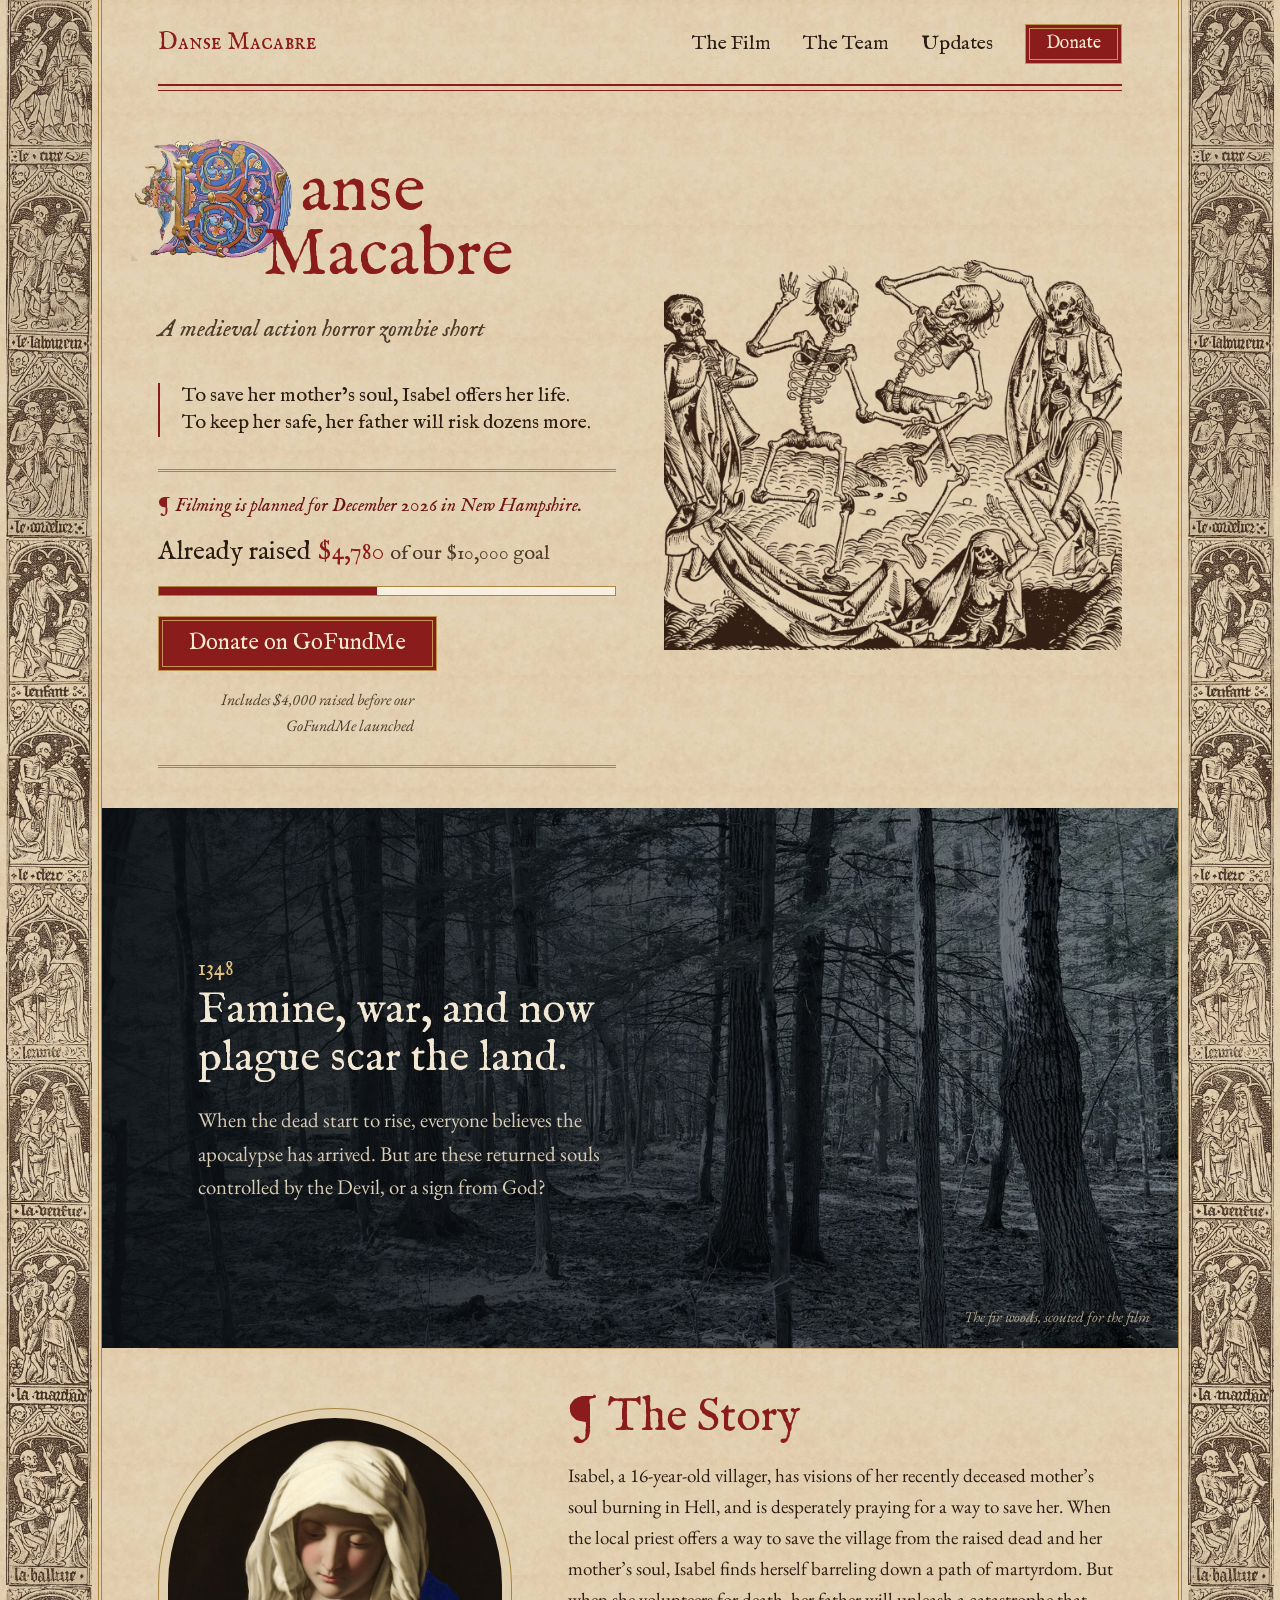
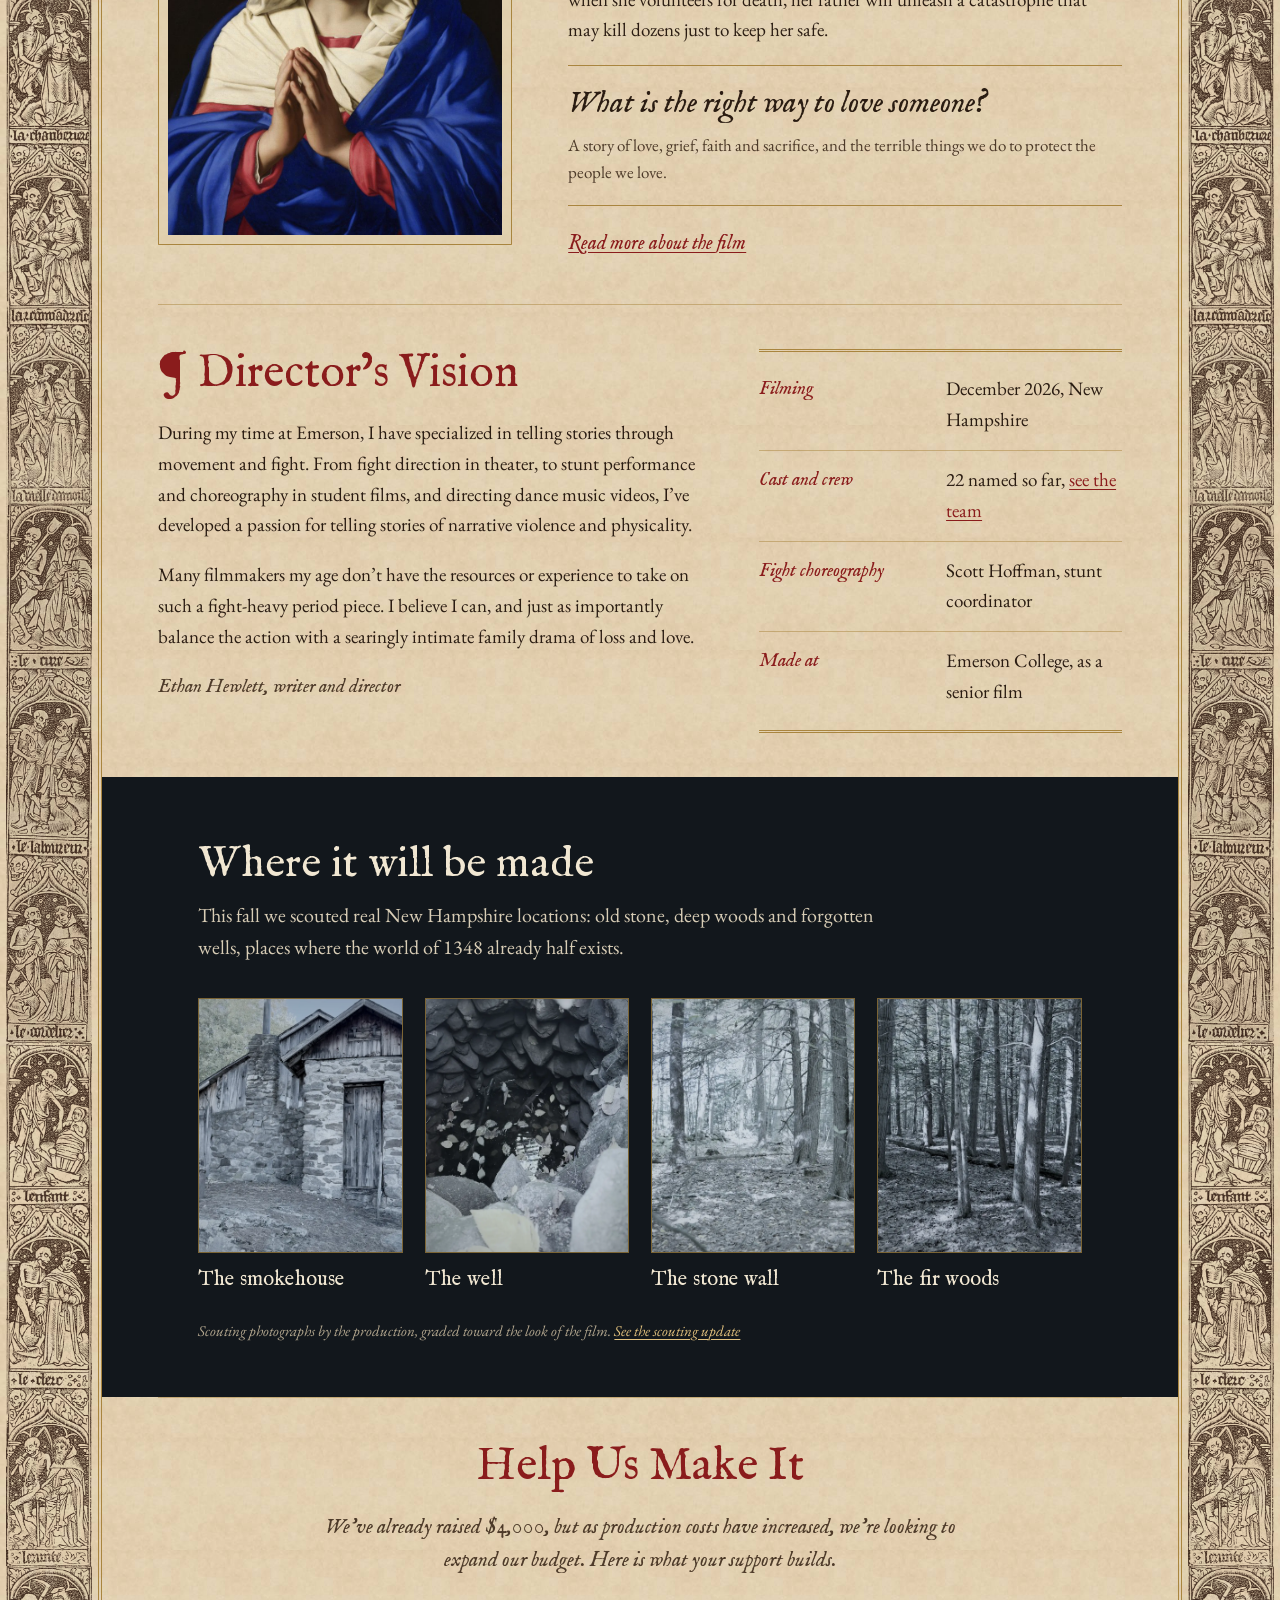
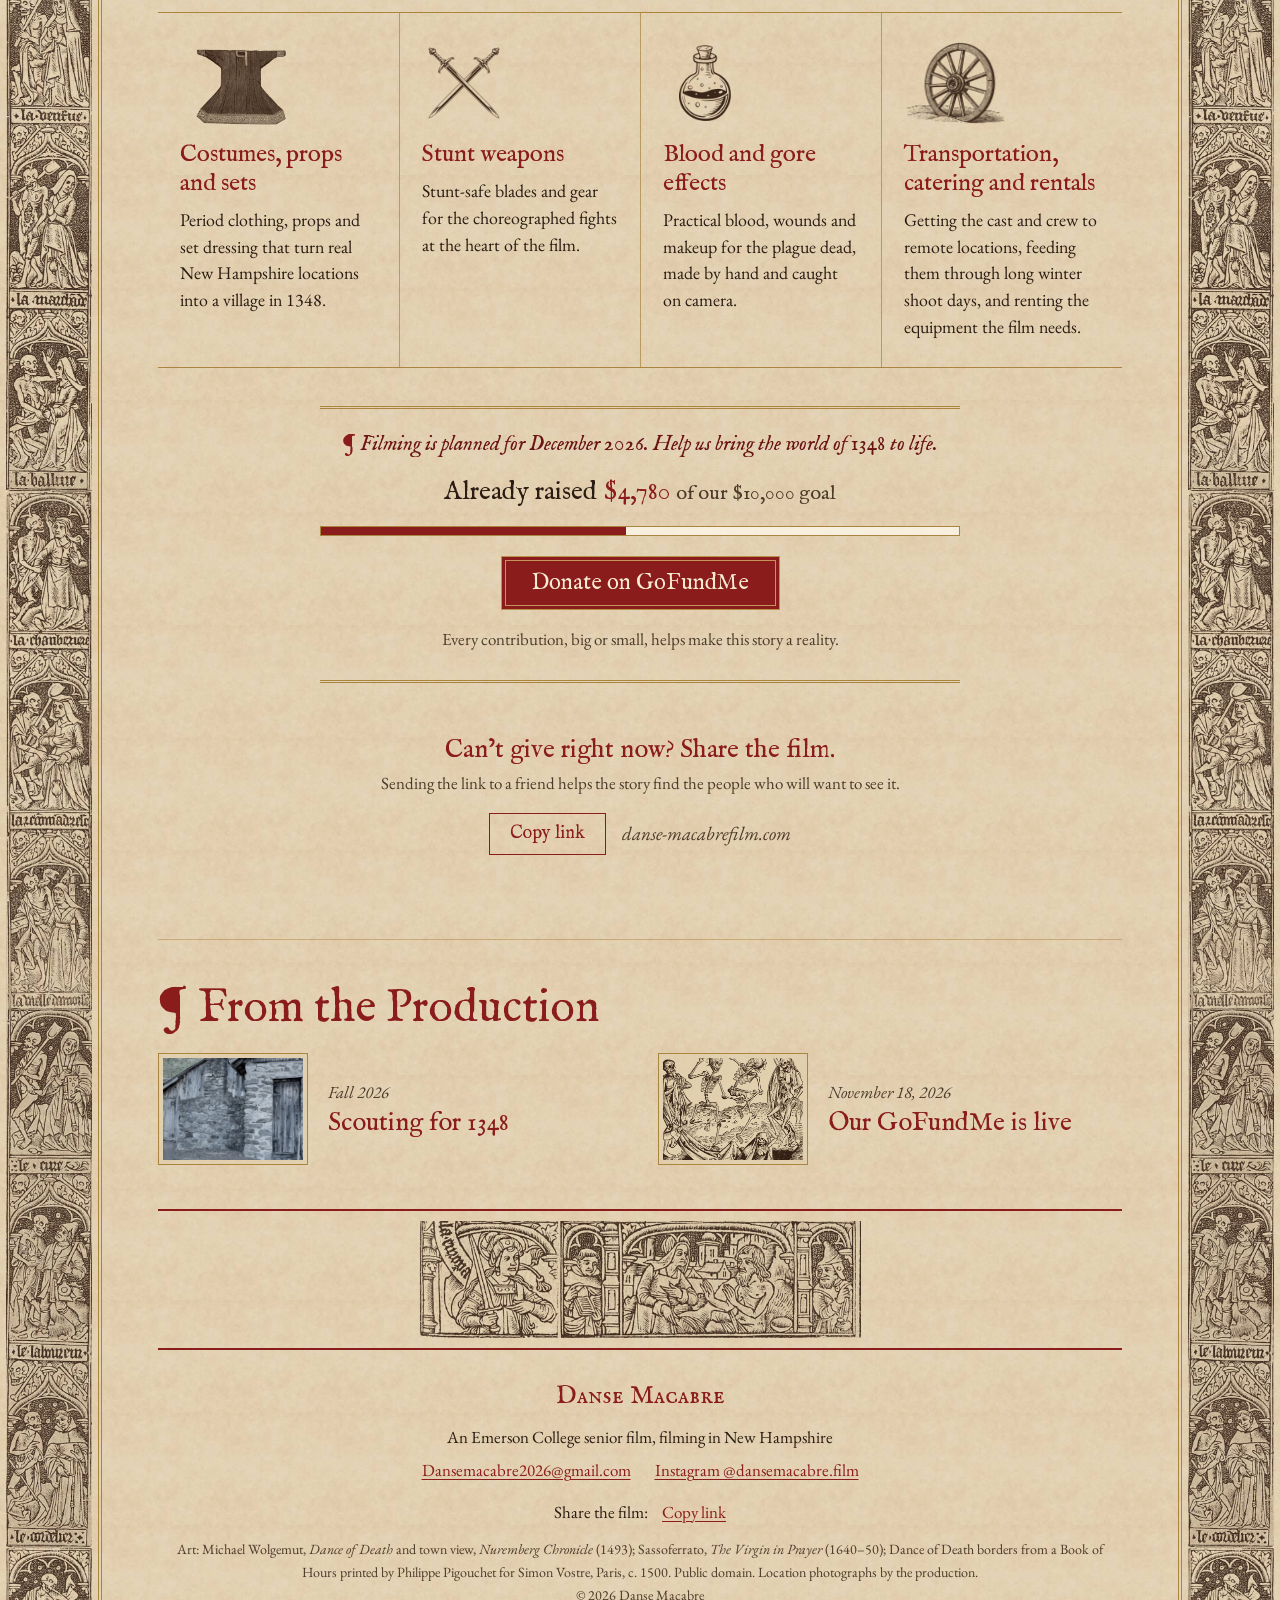
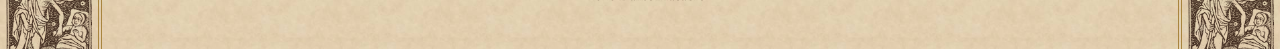
==== commit 0de5b9f4: "Production notice, Share the Film, and complete link previews - Production notice beside both home-p" ====
--- a/index.html
+++ b/index.html
@@ -9,10 +9,17 @@
   <meta property="og:title" content="Danse Macabre: A Medieval Action Horror Zombie Short">
   <meta property="og:description" content="To save her mother's soul, Isabel offers her life. To keep her safe, her father will risk dozens more. Help us bring it to life.">
   <meta property="og:url" content="https://danse-macabrefilm.com/">
-  <meta property="og:image" content="https://danse-macabrefilm.com/img/social-preview.jpg">
+  <meta property="og:image" content="https://danse-macabrefilm.com/img/social-card.jpg">
+  <meta property="og:image:width" content="1200">
+  <meta property="og:image:height" content="630">
+  <meta property="og:image:alt" content="Danse Macabre title beside a 1493 woodcut of skeletons dancing over an open grave, framed by Dance of Death borders">
+  <meta property="og:site_name" content="Danse Macabre">
+  <meta property="og:locale" content="en_US">
   <meta name="twitter:card" content="summary_large_image">
+  <meta name="twitter:image:alt" content="Danse Macabre title beside a 1493 woodcut of skeletons dancing over an open grave, framed by Dance of Death borders">
+  <link rel="canonical" href="https://danse-macabrefilm.com/">
   <link rel="icon" href="img/favicon.png">
-  <link rel="stylesheet" href="css/style.css?v=5">
+  <link rel="stylesheet" href="css/style.css?v=6">
 </head>
 <body>
 <div class="page">
@@ -41,6 +48,7 @@
         <p class="hook">To save her mother&rsquo;s soul, Isabel offers her life.<br>To keep her safe, her father will risk dozens more.</p>
 
         <div class="funding" data-funding>
+          <p class="production-notice"><span class="pilcrow" aria-hidden="true">&para;</span>Filming is planned for December 2026 in New Hampshire.</p>
           <p class="funding-amount">Already raised <span class="raised" data-raised>$4,780</span> <span class="of">of our <span data-goal>$10,000</span> goal</span></p>
           <div class="bar" role="progressbar" aria-label="Raised so far" aria-valuemin="0" aria-valuemax="100" aria-valuenow="0"><div class="bar-fill"></div></div>
           <div class="funding-actions">
@@ -122,12 +130,23 @@
         <li><img src="img/icon-transport.webp" alt="" width="420" height="341" loading="lazy"><h3>Transportation, catering and rentals</h3><p>Getting the cast and crew to remote locations, feeding them through long winter shoot days, and renting the equipment the film needs.</p></li>
       </ul>
       <div class="funding funding-wide" data-funding>
+        <p class="production-notice"><span class="pilcrow" aria-hidden="true">&para;</span>Filming is planned for December 2026. Help us bring the world of 1348 to life.</p>
         <p class="funding-amount">Already raised <span class="raised" data-raised>$4,780</span> <span class="of">of our <span data-goal>$10,000</span> goal</span></p>
         <div class="bar" role="progressbar" aria-label="Raised so far" aria-valuemin="0" aria-valuemax="100" aria-valuenow="0"><div class="bar-fill"></div></div>
         <div class="funding-actions">
           <a class="btn" href="https://www.gofundme.com/f/danse-macabre-bringing-this-story-to-life">Donate on GoFundMe</a>
         </div>
-        <p class="encourage">Every contribution, big or small, helps make this story a reality. Can&rsquo;t give? Sharing the fundraiser means the world to us.</p>
+        <p class="encourage">Every contribution, big or small, helps make this story a reality.</p>
+      </div>
+      <div class="share" data-share>
+        <h3 class="share-title">Can&rsquo;t give right now? Share the film.</h3>
+        <p class="share-text">Sending the link to a friend helps the story find the people who will want to see it.</p>
+        <div class="share-actions">
+          <button type="button" class="btn-quiet" data-share-native hidden>Share the film</button>
+          <button type="button" class="btn-quiet" data-share-copy hidden>Copy link</button>
+          <span class="share-url">danse-macabrefilm.com</span>
+        </div>
+        <p class="share-status" role="status" aria-live="polite"></p>
       </div>
     </section>
 
@@ -151,6 +170,7 @@
     <p class="footer-title">Danse Macabre</p>
     <p>An Emerson College senior film, filming in New Hampshire</p>
     <p class="footer-links"><a href="mailto:Dansemacabre2026@gmail.com">Dansemacabre2026@gmail.com</a><a href="https://www.instagram.com/dansemacabre.film/">Instagram @dansemacabre.film</a></p>
+    <p class="footer-share" data-share><span>Share the film:</span><button type="button" class="link-btn" data-share-native hidden>Share</button><button type="button" class="link-btn" data-share-copy hidden>Copy link</button><noscript>danse-macabrefilm.com</noscript><span class="share-status" role="status" aria-live="polite"></span></p>
     <p class="art-credits">Art: Michael Wolgemut, <i>Dance of Death</i> and town view, <i>Nuremberg Chronicle</i> (1493); Sassoferrato, <i>The Virgin in Prayer</i> (1640&ndash;50); Dance of Death borders from a Book of Hours printed by Philippe Pigouchet for Simon Vostre, Paris, c. 1500. Public domain. Location photographs by the production.<br>&copy; <span data-year>2026</span> Danse Macabre</p>
   </footer>
 
--- a/css/style.css
+++ b/css/style.css
@@ -365,6 +365,37 @@
 .photo-grid img { width: 100%; aspect-ratio: 4 / 3; object-fit: cover; }
 .photo-grid figcaption { margin: 0; padding: 10px 6px 6px; text-align: left; font-size: 1.06rem; line-height: 1.4; }
 .photo-credit { font-style: italic; color: var(--ink-soft); }
+
+/* ---------- Production notice (beside the donation CTAs) ---------- */
+[hidden] { display: none !important; }
+.production-notice { margin: 0 0 12px; font-family: var(--font-display); font-style: italic; font-size: 1.2rem; line-height: 1.35; color: var(--rubric-dark); }
+.production-notice .pilcrow { margin-right: .3em; font-style: normal; color: var(--rubric); }
+.funding-wide .production-notice { font-size: 1.32rem; }
+
+/* ---------- Share the film ---------- */
+.share { max-width: 640px; margin: 34px auto 0; text-align: center; }
+.share-title { margin: 0 0 4px; font-family: var(--font-display); font-size: 1.62rem; line-height: 1.2; color: var(--rubric); }
+.share-text { margin: 0 0 16px; font-size: 1.06rem; color: var(--ink-soft); }
+.share-actions { display: flex; justify-content: center; align-items: center; gap: 12px 16px; flex-wrap: wrap; }
+.btn-quiet {
+  display: inline-block;
+  padding: 9px 20px;
+  font-family: var(--font-display);
+  font-size: 1.12rem;
+  line-height: 1.2;
+  color: var(--rubric);
+  background: transparent;
+  border: 1px solid var(--rubric);
+  cursor: pointer;
+}
+.btn-quiet:hover { color: #f6ead0; background: var(--rubric); }
+.share-url { font-style: italic; color: var(--ink-soft); }
+.share-status { min-height: 1.6em; margin: 10px 0 0; font-style: italic; color: var(--rubric-dark); }
+.footer-share { display: flex; justify-content: center; align-items: baseline; gap: 6px 14px; flex-wrap: wrap; }
+.link-btn { padding: 0; border: 0; background: none; font: inherit; color: var(--rubric); text-decoration: underline; text-decoration-thickness: 1px; text-underline-offset: 3px; cursor: pointer; }
+.link-btn:hover { color: var(--rubric-dark); }
+.footer-share .share-status { min-height: 0; margin: 0; flex-basis: 100%; }
+.footer-share .share-status:empty { display: none; }
 
 /* ---------- Tablet ---------- */
 @media (max-width: 1000px) {
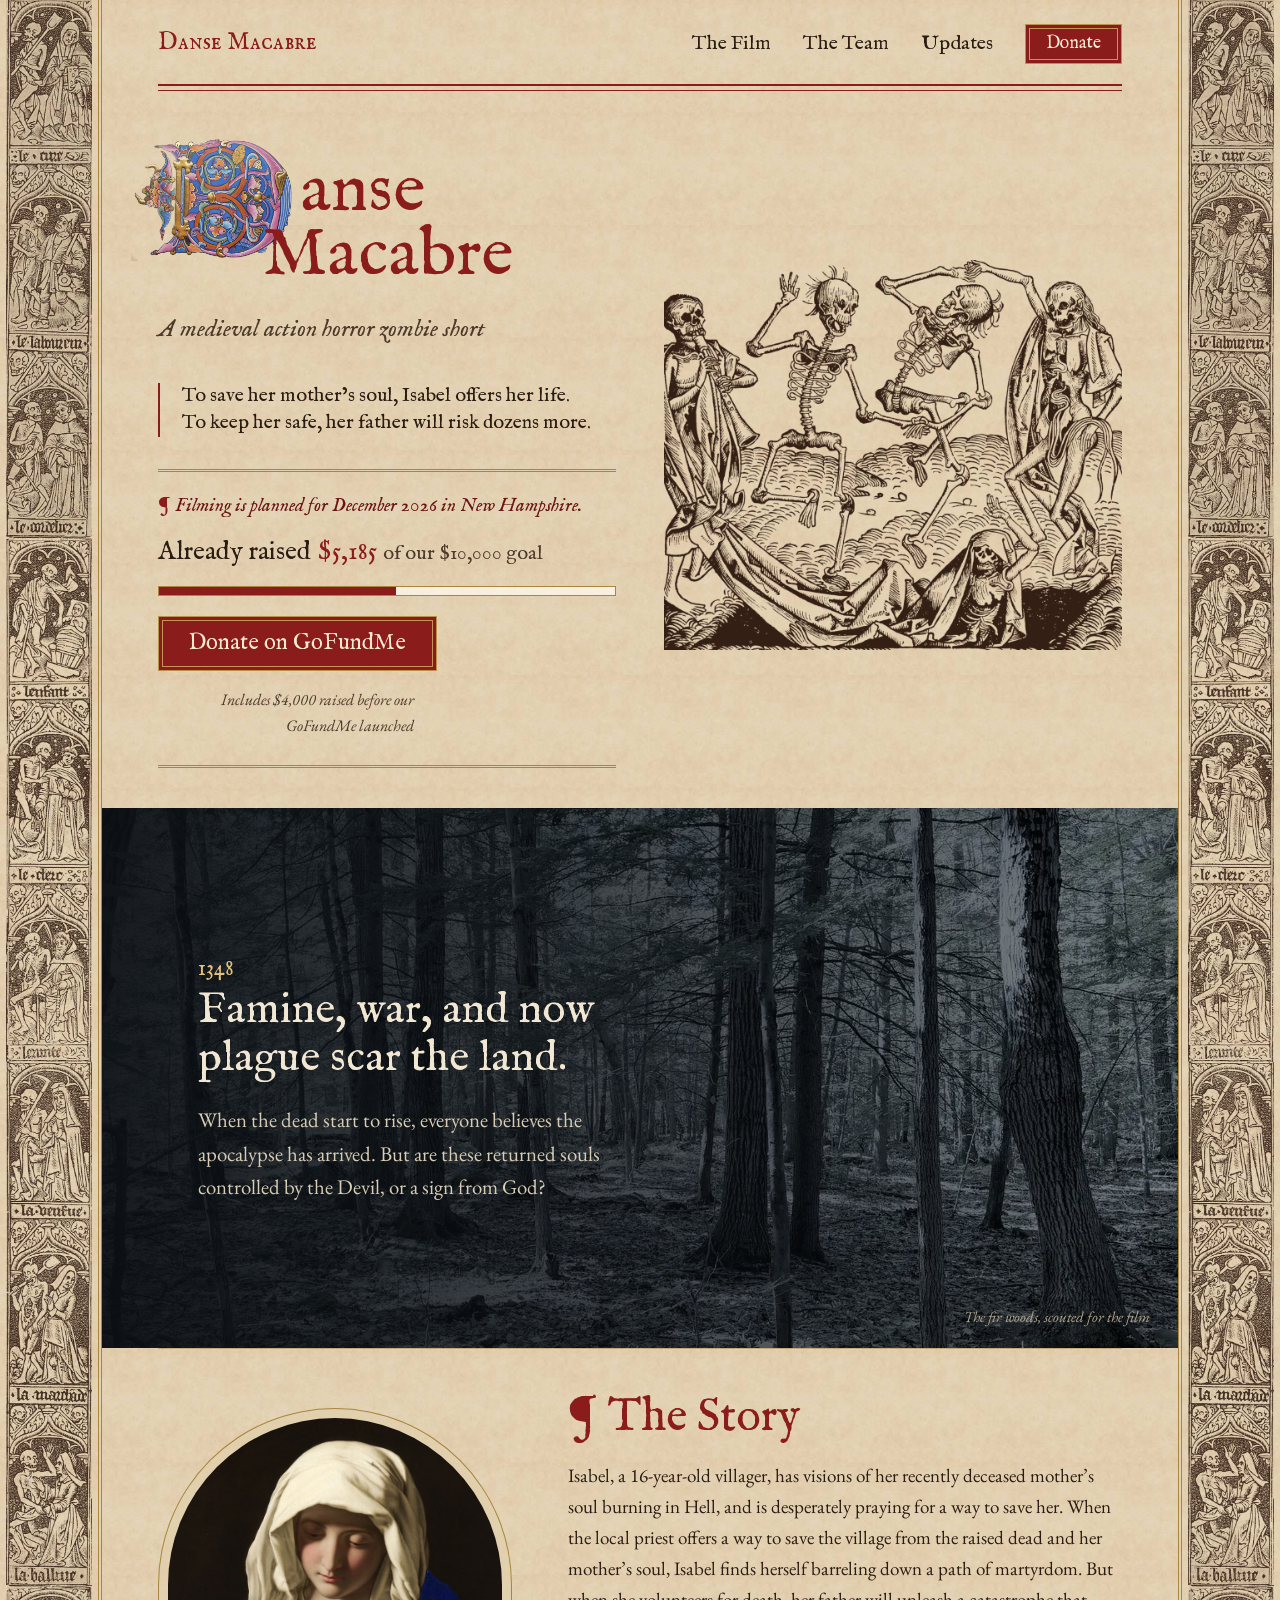
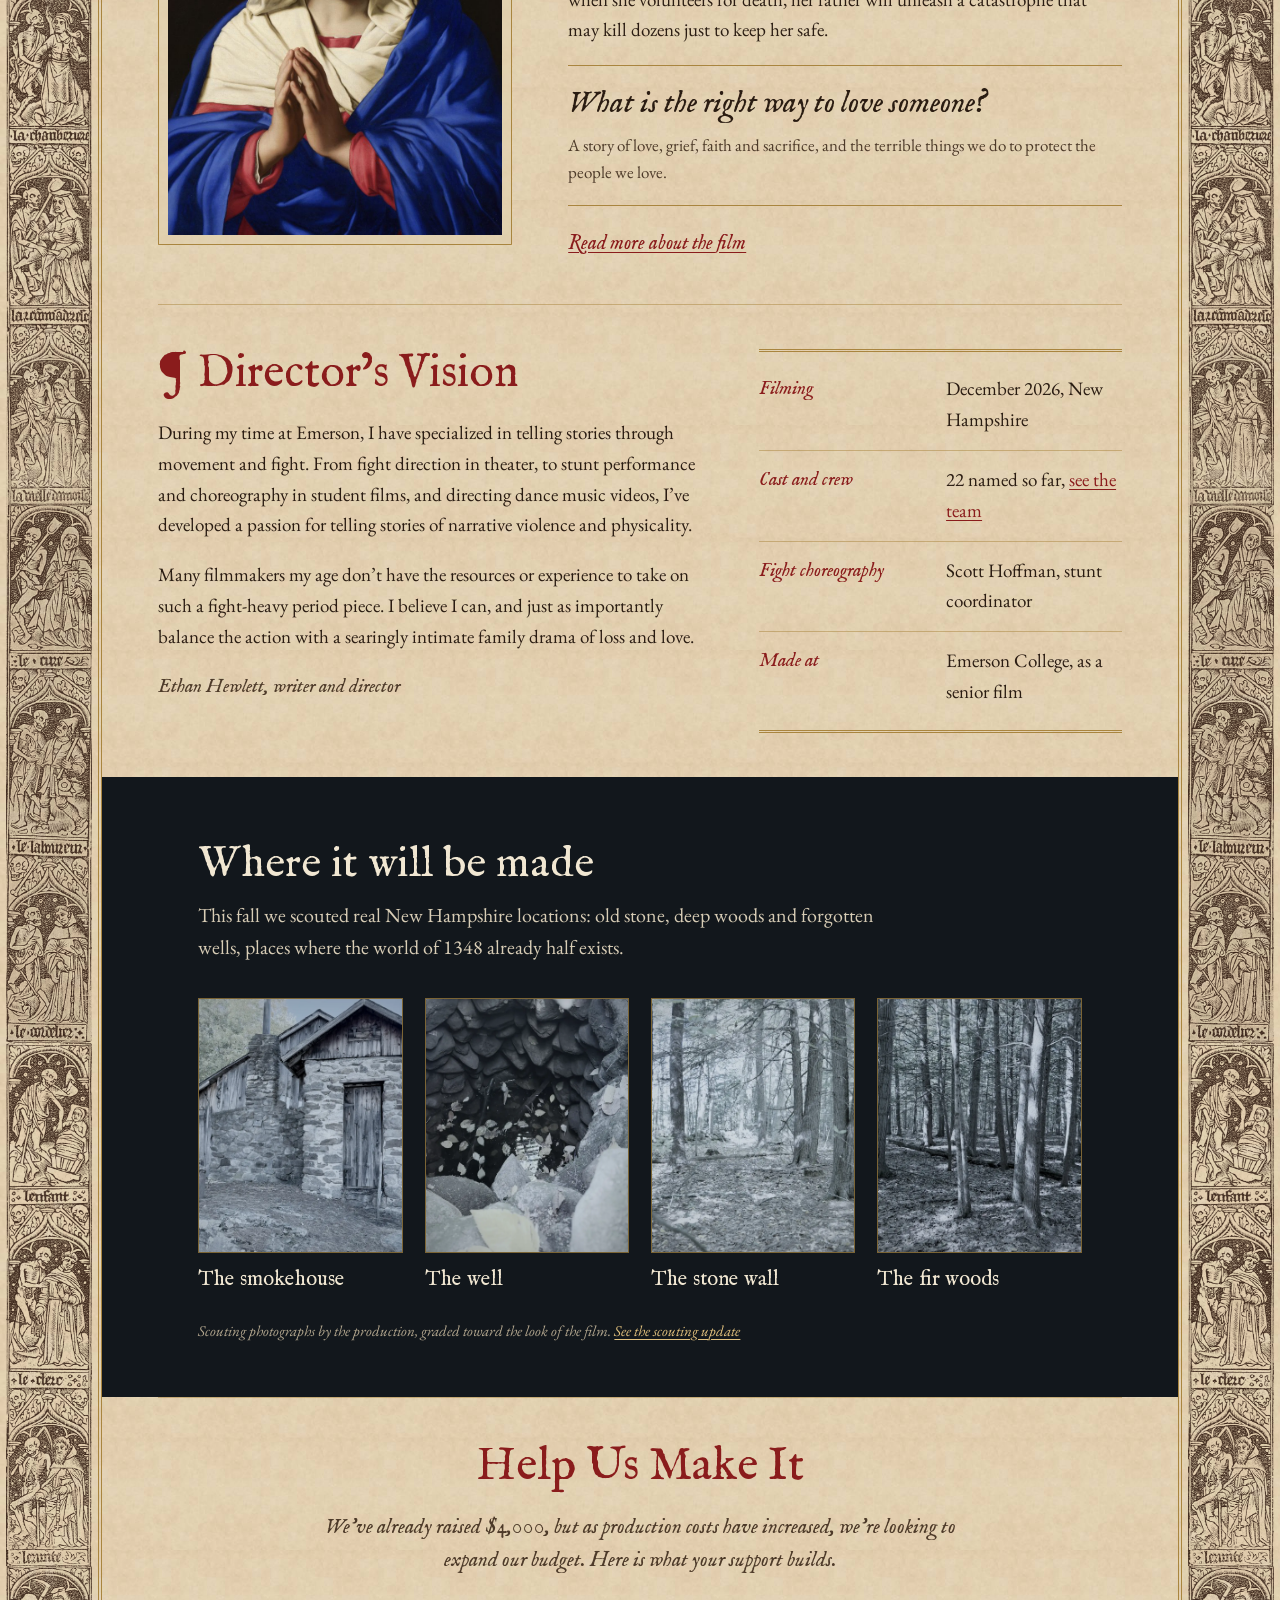
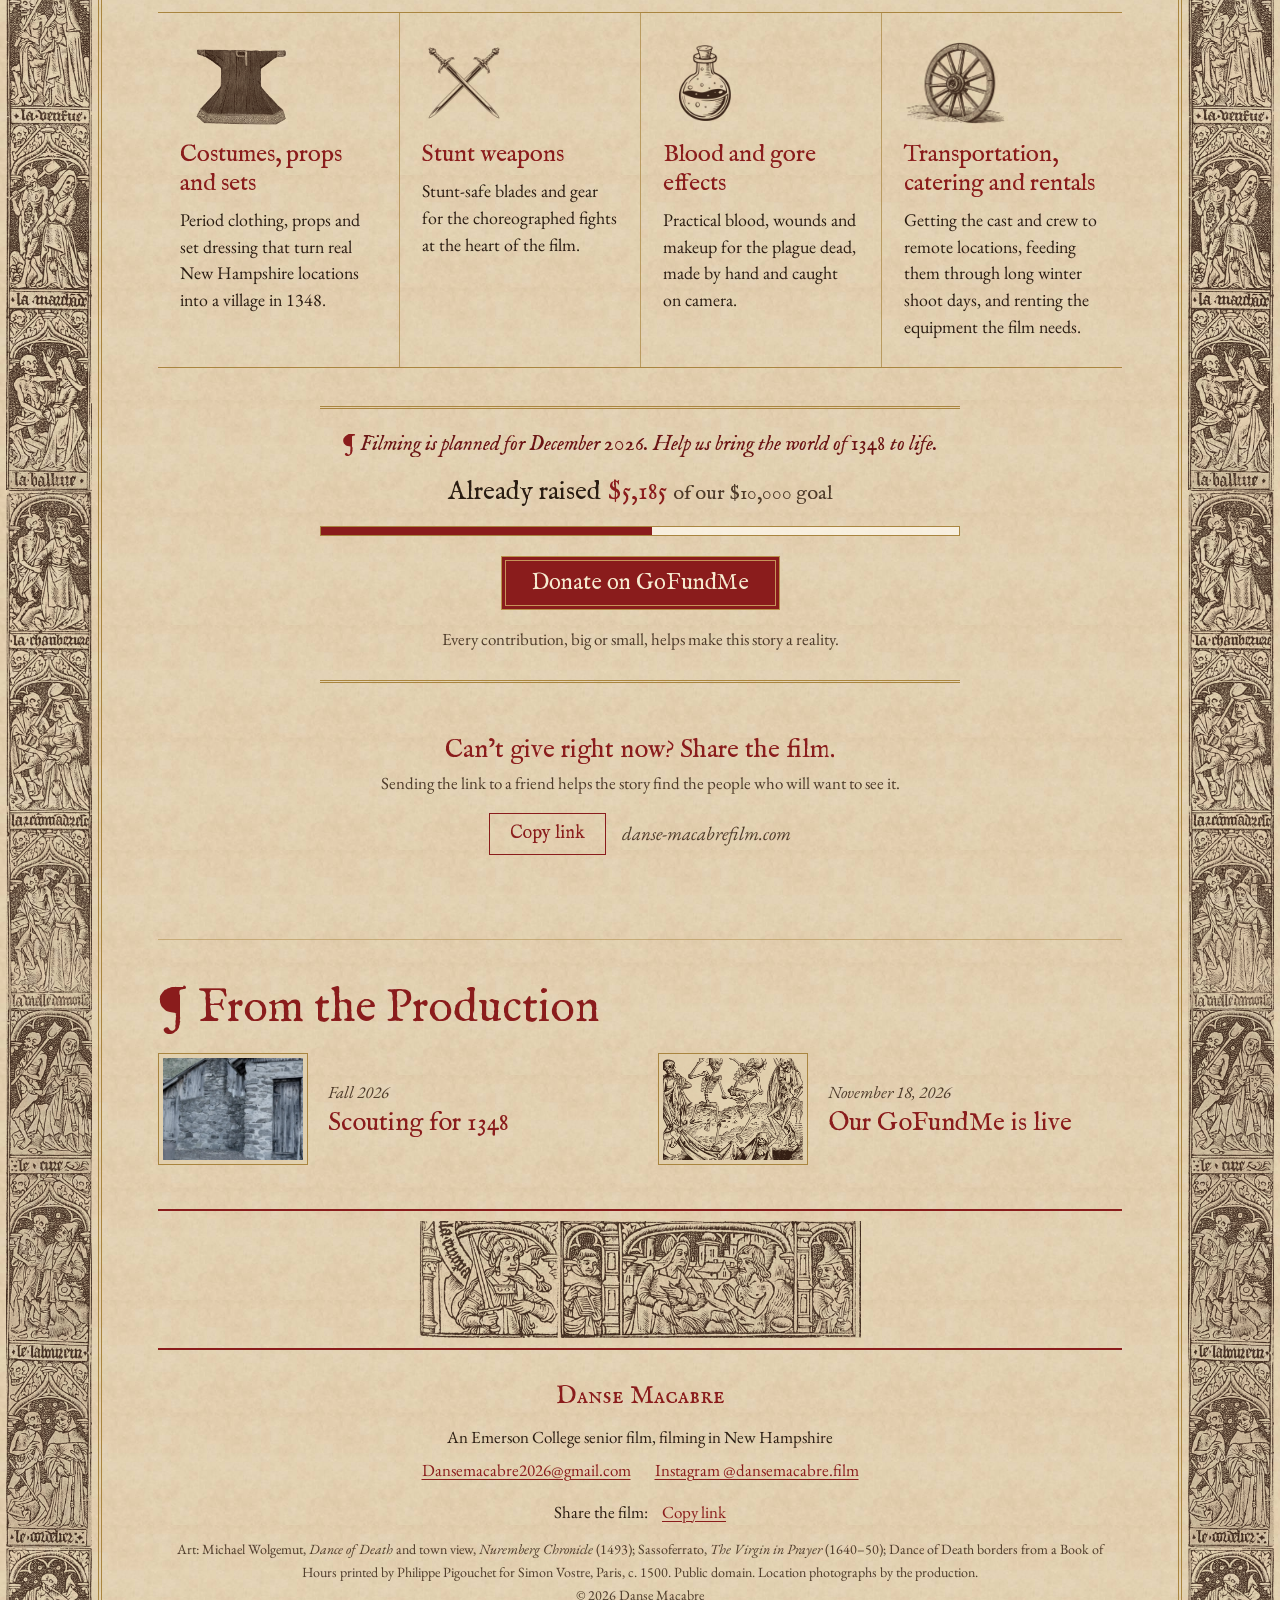
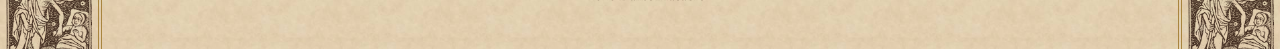
==== commit 18589d93: "Update fundraising total to $5,185 of $10,000 GoFundMe now shows $1,185; plus the $4,000 raised befo" ====
--- a/index.html
+++ b/index.html
@@ -49,7 +49,7 @@
 
         <div class="funding" data-funding>
           <p class="production-notice"><span class="pilcrow" aria-hidden="true">&para;</span>Filming is planned for December 2026 in New Hampshire.</p>
-          <p class="funding-amount">Already raised <span class="raised" data-raised>$4,780</span> <span class="of">of our <span data-goal>$10,000</span> goal</span></p>
+          <p class="funding-amount">Already raised <span class="raised" data-raised>$5,185</span> <span class="of">of our <span data-goal>$10,000</span> goal</span></p>
           <div class="bar" role="progressbar" aria-label="Raised so far" aria-valuemin="0" aria-valuemax="100" aria-valuenow="0"><div class="bar-fill"></div></div>
           <div class="funding-actions">
             <a class="btn" href="https://www.gofundme.com/f/danse-macabre-bringing-this-story-to-life">Donate on GoFundMe</a>
@@ -131,7 +131,7 @@
       </ul>
       <div class="funding funding-wide" data-funding>
         <p class="production-notice"><span class="pilcrow" aria-hidden="true">&para;</span>Filming is planned for December 2026. Help us bring the world of 1348 to life.</p>
-        <p class="funding-amount">Already raised <span class="raised" data-raised>$4,780</span> <span class="of">of our <span data-goal>$10,000</span> goal</span></p>
+        <p class="funding-amount">Already raised <span class="raised" data-raised>$5,185</span> <span class="of">of our <span data-goal>$10,000</span> goal</span></p>
         <div class="bar" role="progressbar" aria-label="Raised so far" aria-valuemin="0" aria-valuemax="100" aria-valuenow="0"><div class="bar-fill"></div></div>
         <div class="funding-actions">
           <a class="btn" href="https://www.gofundme.com/f/danse-macabre-bringing-this-story-to-life">Donate on GoFundMe</a>
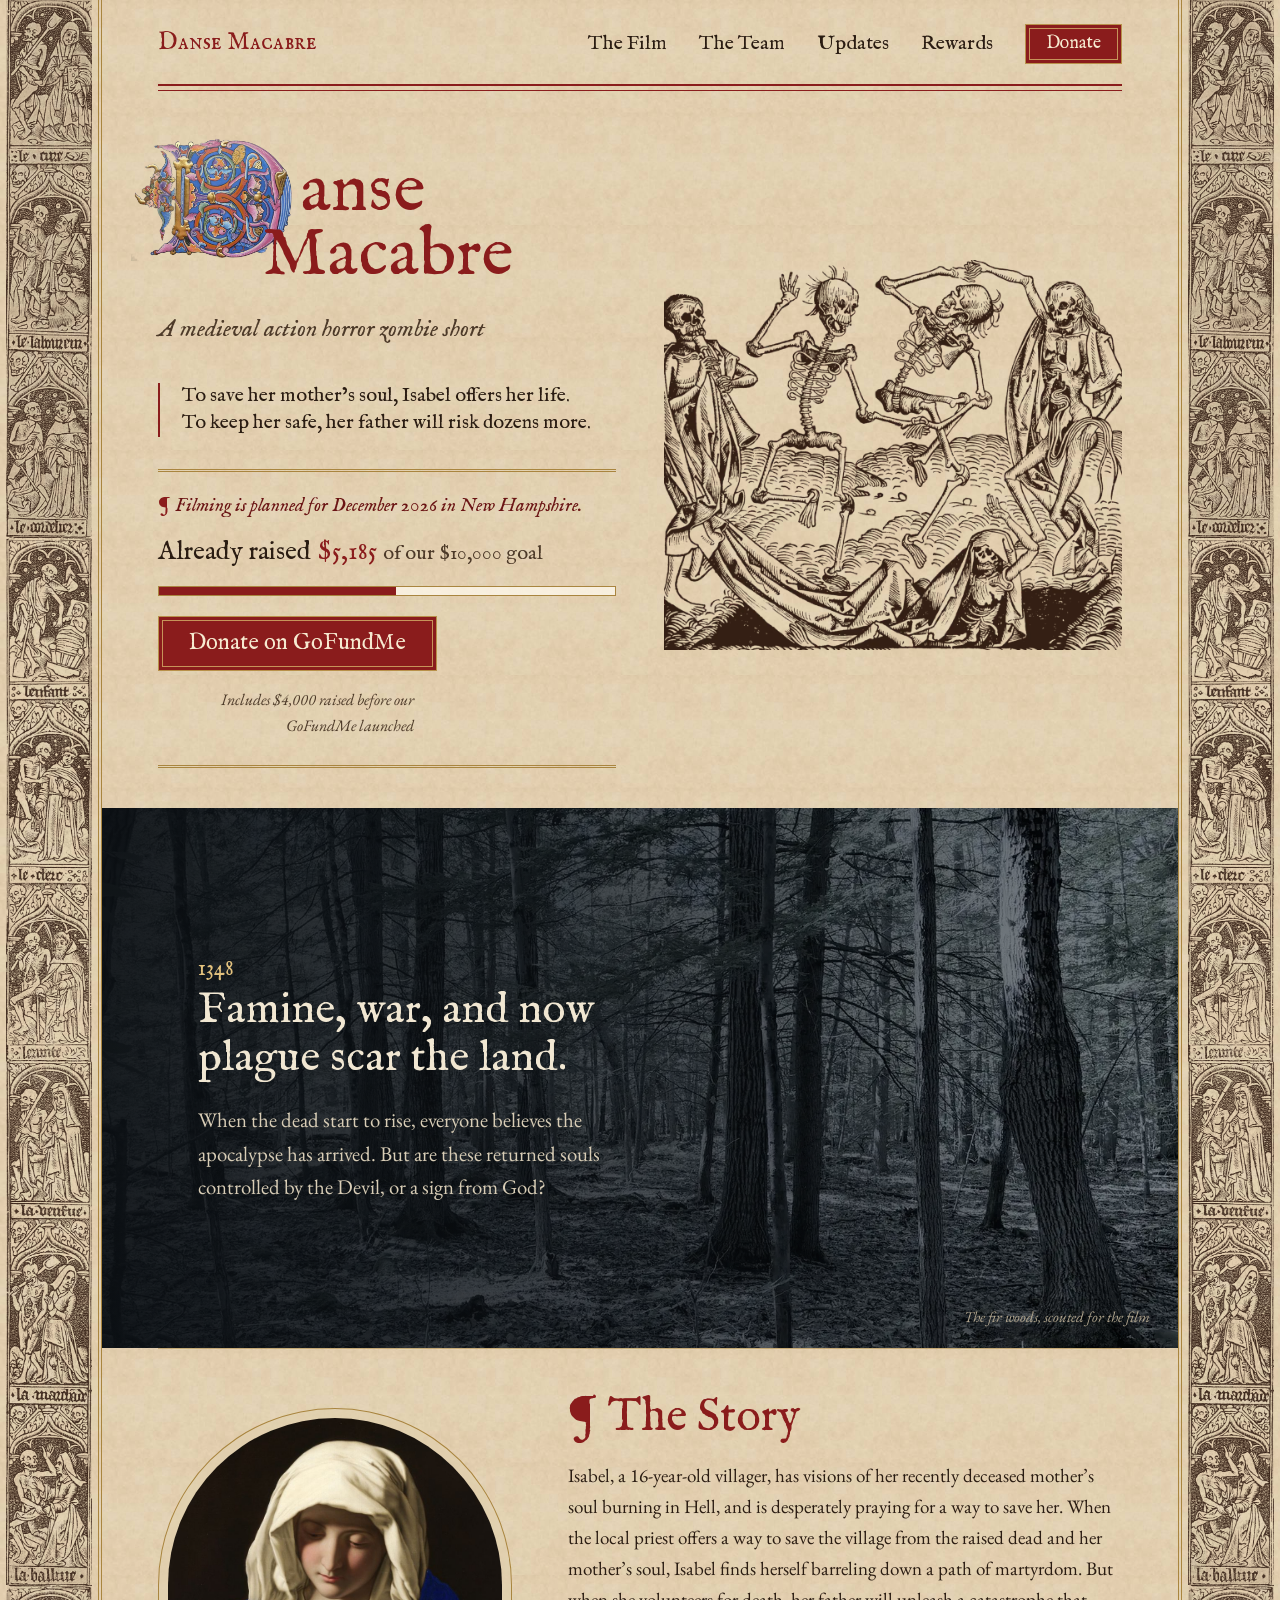
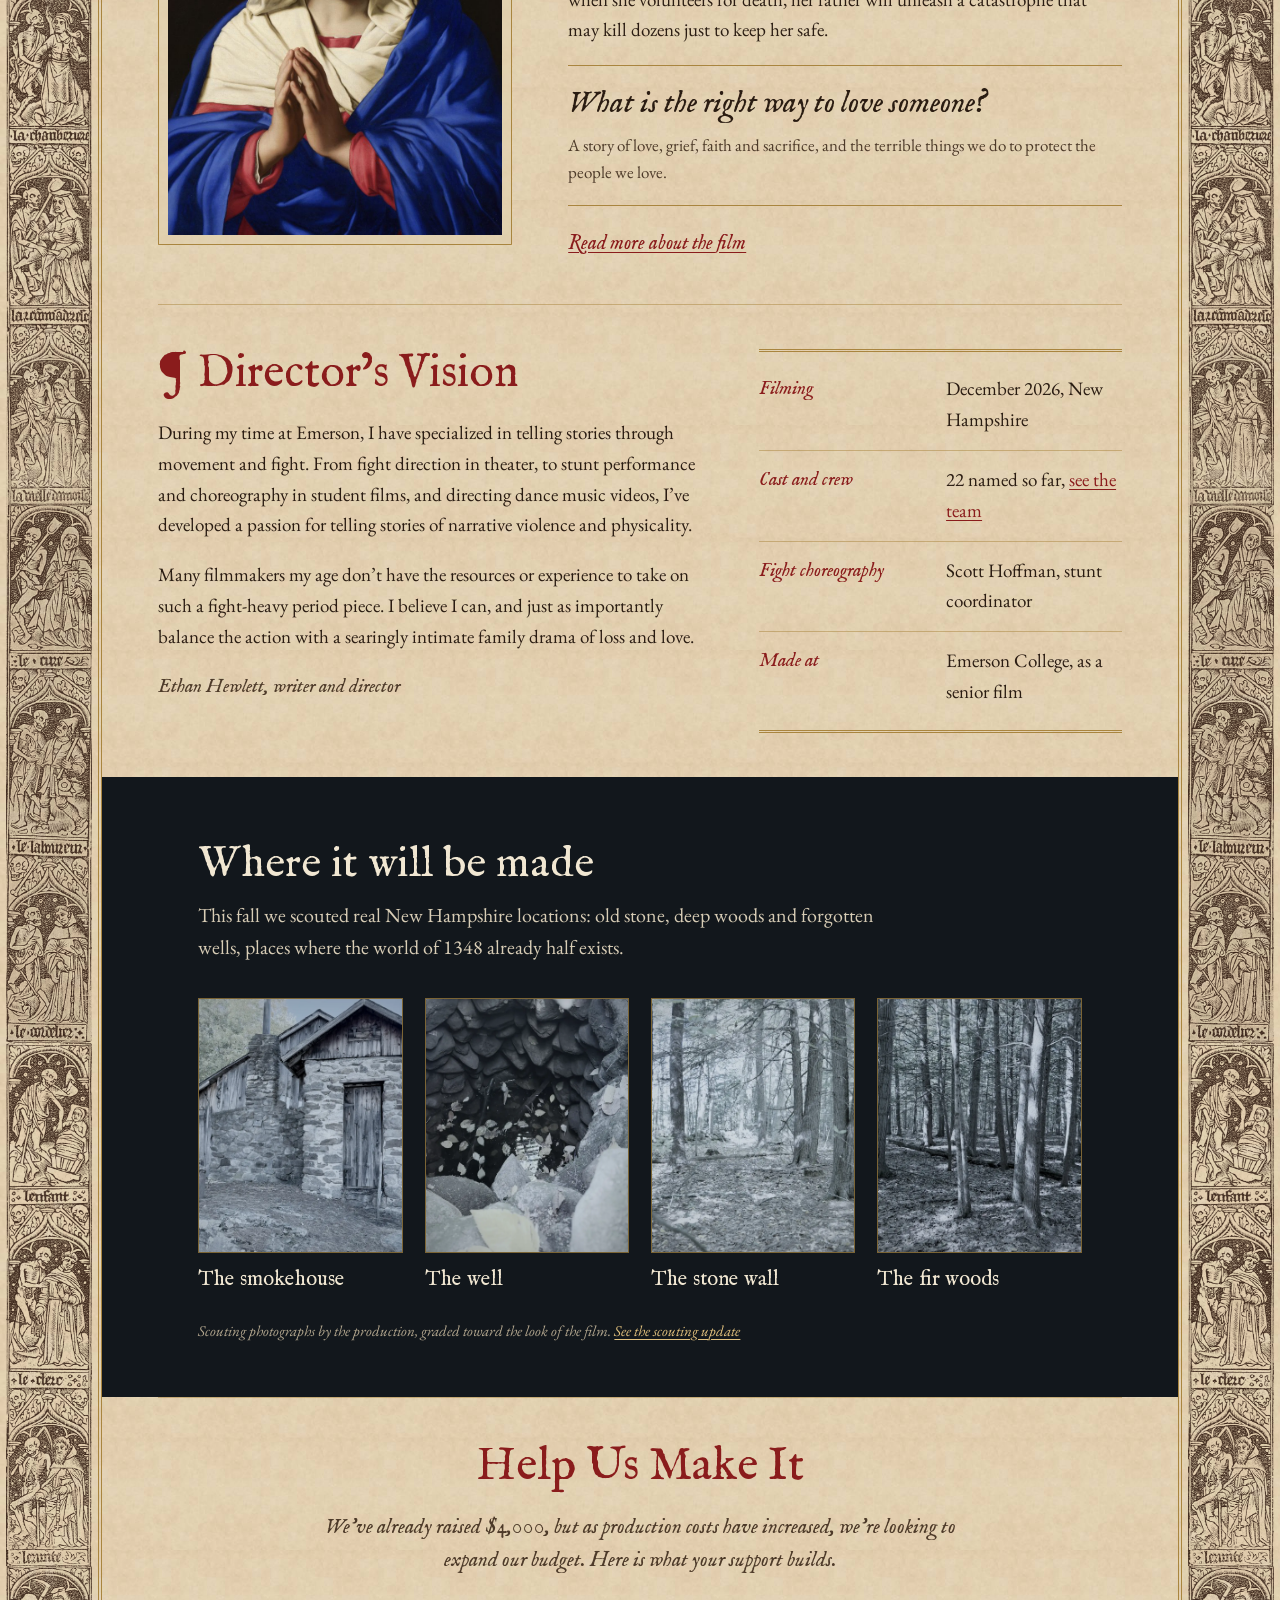
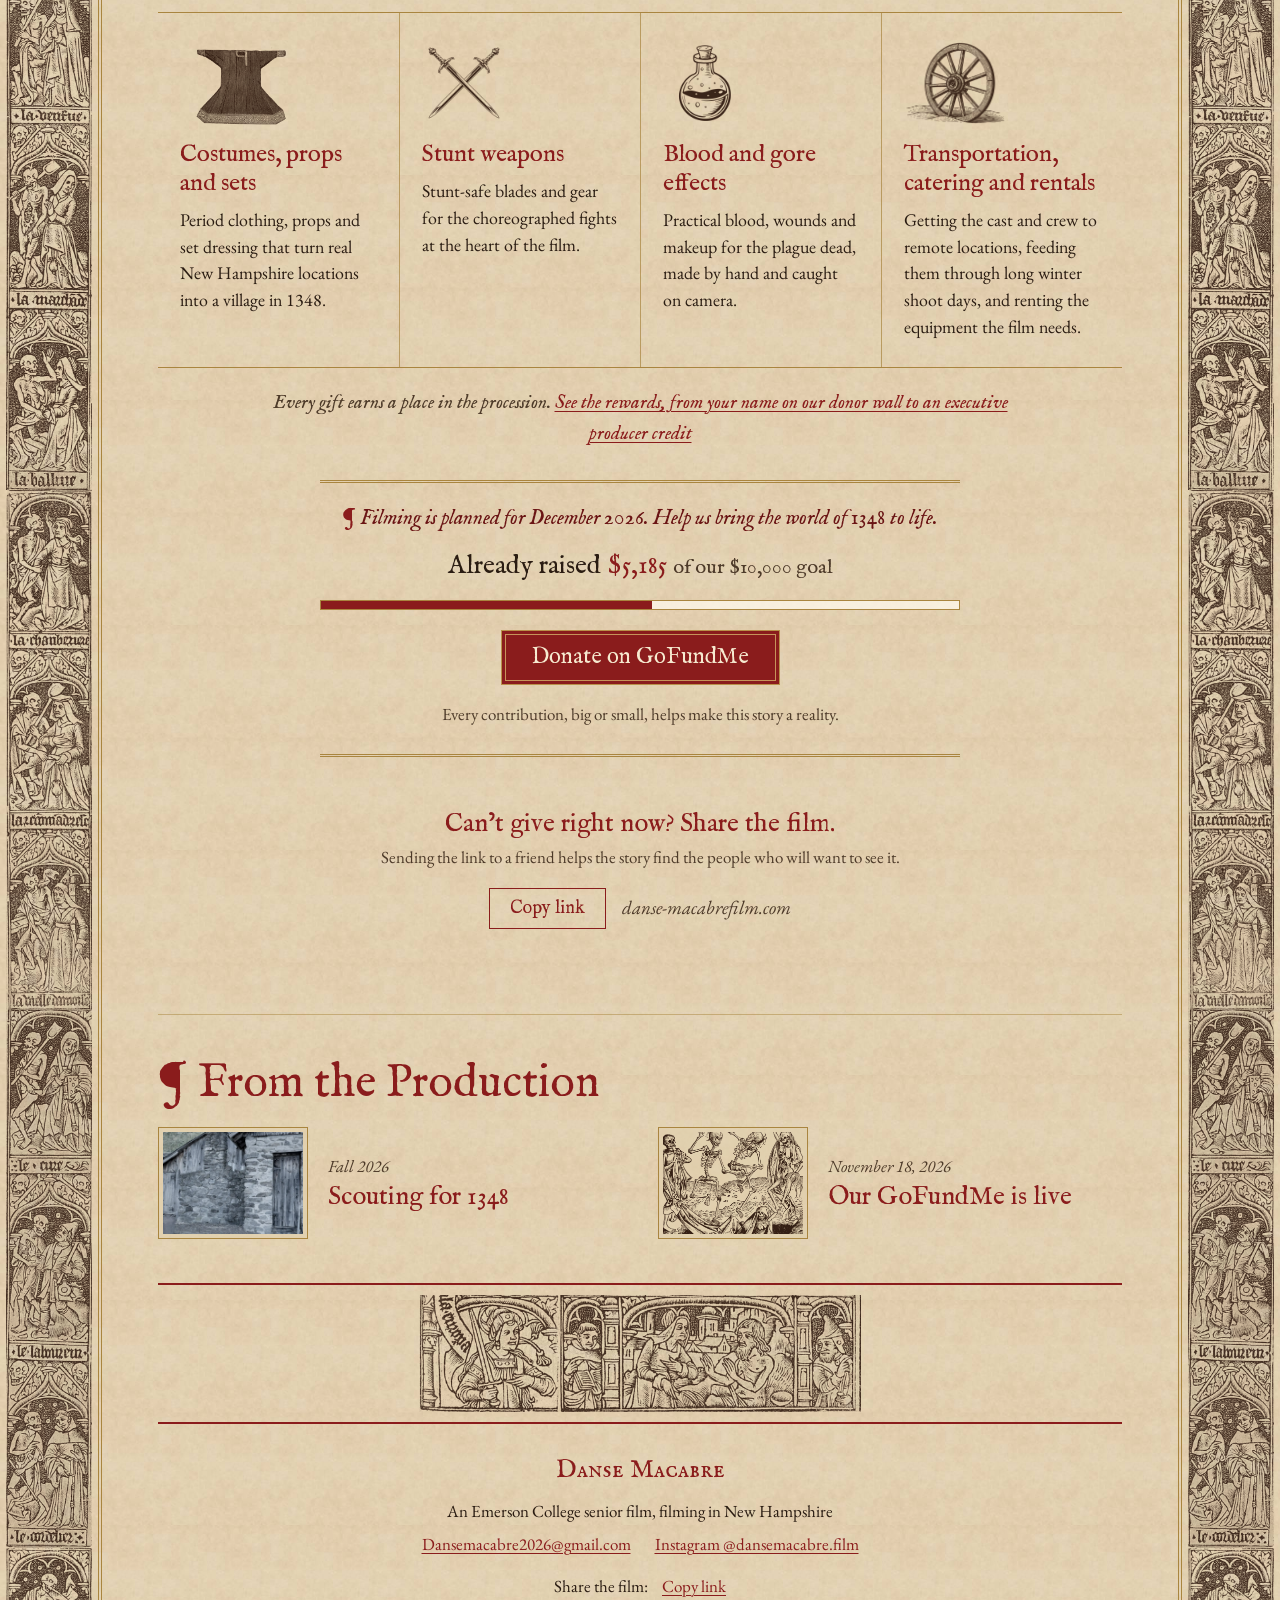
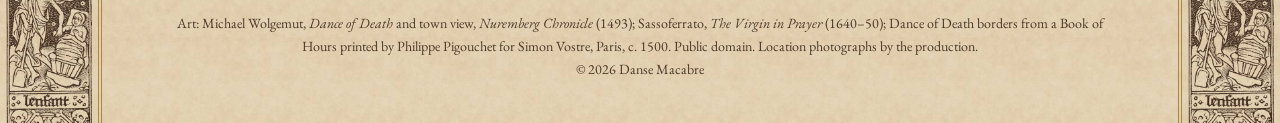
==== commit 3bdd5e79: "Add Join the Dance rewards page and donor wall - New rewards.html: nine tiers named for the Dance of" ====
--- a/index.html
+++ b/index.html
@@ -19,7 +19,7 @@
   <meta name="twitter:image:alt" content="Danse Macabre title beside a 1493 woodcut of skeletons dancing over an open grave, framed by Dance of Death borders">
   <link rel="canonical" href="https://danse-macabrefilm.com/">
   <link rel="icon" href="img/favicon.png">
-  <link rel="stylesheet" href="css/style.css?v=6">
+  <link rel="stylesheet" href="css/style.css?v=7">
 </head>
 <body>
 <div class="page">
@@ -32,6 +32,7 @@
       <a href="film.html">The Film</a>
       <a href="team.html">The Team</a>
       <a href="updates.html">Updates</a>
+      <a href="rewards.html">Rewards</a>
       <a class="btn btn-small nav-donate" href="https://www.gofundme.com/f/danse-macabre-bringing-this-story-to-life">Donate</a>
     </nav>
   </header>
@@ -129,6 +130,7 @@
         <li><img src="img/icon-effects.webp" alt="" width="420" height="420" loading="lazy"><h3>Blood and gore effects</h3><p>Practical blood, wounds and makeup for the plague dead, made by hand and caught on camera.</p></li>
         <li><img src="img/icon-transport.webp" alt="" width="420" height="341" loading="lazy"><h3>Transportation, catering and rentals</h3><p>Getting the cast and crew to remote locations, feeding them through long winter shoot days, and renting the equipment the film needs.</p></li>
       </ul>
+      <p class="rewards-link">Every gift earns a place in the procession. <a class="more" href="rewards.html">See the rewards, from your name on our donor wall to an executive producer credit</a></p>
       <div class="funding funding-wide" data-funding>
         <p class="production-notice"><span class="pilcrow" aria-hidden="true">&para;</span>Filming is planned for December 2026. Help us bring the world of 1348 to life.</p>
         <p class="funding-amount">Already raised <span class="raised" data-raised>$5,185</span> <span class="of">of our <span data-goal>$10,000</span> goal</span></p>
--- a/css/style.css
+++ b/css/style.css
@@ -495,3 +495,142 @@
   html { scroll-behavior: auto; }
   .bar-fill, .gallery img { transition: none; }
 }
+
+/* ============================================================
+   Rewards page ("Join the Dance"): tiers, Death finale, donor wall
+   ============================================================ */
+.rw-intro { display: grid; grid-template-columns: minmax(0, 1.1fr) minmax(0, .9fr); gap: 64px; align-items: start; padding: 48px 0 52px; }
+.rw-title { margin: 0 0 16px; font-size: clamp(2.6rem, 4.3vw, 3.9rem); line-height: 1.05; }
+.rw-lede { margin: 0 0 30px; max-width: 31em; font-family: var(--font-display); font-style: italic; font-size: 1.5rem; line-height: 1.45; color: var(--ink-soft); }
+.rw-intro .funding { max-width: 600px; padding: 20px 0 22px; }
+.rw-intro .production-notice { font-size: 1.25rem; }
+.rw-intro .funding-amount { font-size: 1.56rem; margin-bottom: 10px; }
+.rw-intro .funding-amount .of { font-size: 1.19rem; }
+.rw-funding-actions { display: none; }
+
+/* How it works */
+.rw-how { padding: 30px 34px 26px; border: 1px solid var(--gold); background: rgba(226, 209, 174, .45); }
+.rw-how-title { margin: 0 0 18px; font-family: var(--font-display); font-size: 2rem; line-height: 1.1; color: var(--rubric); }
+.rw-how-pilcrow { display: none; margin-right: .26em; }
+.rw-steps { list-style: none; margin: 0; padding: 0; counter-reset: rw-step; }
+.rw-steps li { display: grid; grid-template-columns: 44px minmax(0, 1fr); gap: 10px; padding: 16px 0; border-bottom: 1px solid rgba(169, 133, 63, .55); counter-increment: rw-step; }
+.rw-steps li:first-child { padding-top: 0; }
+.rw-steps li::before { content: counter(rw-step, lower-roman); font-family: var(--font-display); font-size: 2.12rem; line-height: 1; color: var(--rubric); }
+.rw-step-title { margin: 0; font-family: var(--font-display); font-size: 1.44rem; line-height: 1.25; color: var(--ink); }
+.rw-steps p { margin: 2px 0 0; font-size: 1.06rem; line-height: 1.5; color: var(--ink-soft); }
+.rw-steps .btn { margin-top: 12px; }
+.rw-how-note { margin: 16px 0 0; font-style: italic; font-size: 1.06rem; line-height: 1.5; color: var(--ink-soft); }
+
+/* The procession of tiers: niches divided by gold hairlines */
+.rw-places { padding: 52px 0 56px; }
+.rw-places .section-title, .rw-procession .section-title { margin-bottom: 6px; }
+.rw-sub { margin: 0 0 30px; font-style: italic; font-size: 1.25rem; color: var(--ink-soft); }
+.rw-tiers { display: grid; grid-template-columns: repeat(4, minmax(0, 1fr)); border-bottom: 1px solid var(--gold); }
+.rw-tier { padding: 26px 22px 28px; border-top: 1px solid var(--gold); }
+.rw-tier:not(:nth-child(4n+1)) { border-left: 1px solid rgba(169, 133, 63, .7); }
+.rw-woodcut { margin: 0 auto 18px; width: 76%; padding: 6px; border: 1px solid var(--gold); background: rgba(226, 209, 174, .55); }
+.rw-woodcut img { width: 100%; height: auto; }
+.rw-price { margin: 0; font-family: var(--font-display); font-size: 2.25rem; line-height: 1.1; color: var(--rubric); }
+.rw-tier-name { margin: 2px 0 0; font-family: var(--font-display); font-size: 1.7rem; line-height: 1.2; color: var(--ink); }
+.rw-fr { margin: 0 0 14px; font-style: italic; font-size: 1rem; color: var(--ink-soft); }
+.rw-adds { list-style: none; margin: 0; padding: 0; }
+.rw-adds li { position: relative; margin: 0 0 6px; padding-left: 22px; font-size: 1.06rem; line-height: 1.45; }
+.rw-adds li::before { content: "\00B6"; position: absolute; left: 0; top: 0; color: var(--rubric); }
+.rw-limit { margin: 2px 0 0 22px; font-style: italic; font-size: .94rem; line-height: 1.4; color: var(--ink-soft); }
+
+/* Death: the finale, on a parchment plate inside a dark band */
+.rw-death { padding: 64px 96px; }
+.rw-death-inner { display: grid; grid-template-columns: minmax(0, 1fr) minmax(0, 1fr); gap: 64px; align-items: center; }
+.rw-plate { margin: 0; padding: 12px; border: 1px solid var(--gold); background: var(--parchment) url("../img/parchment.jpg") 0 0 / 700px; }
+.rw-plate img { width: 100%; height: auto; }
+.rw-death-price { margin: 0 0 4px; font-family: var(--font-display); font-size: 2.12rem; line-height: 1.15; color: #e3c27e; }
+.rw-death-name { margin: 0; font-family: var(--font-display); font-size: clamp(2.8rem, 4.4vw, 4rem); line-height: 1.05; color: #f1e7d2; }
+.rw-death .rw-fr { margin: 0 0 22px; font-size: 1.12rem; color: #b3a78f; }
+.rw-death-lead { margin: 0 0 12px; font-family: var(--font-display); font-style: italic; font-size: 1.88rem; line-height: 1.25; color: #f1e7d2; }
+.rw-death-text { margin: 0 0 28px; max-width: 30em; font-size: 1.25rem; color: #d8cdb6; }
+.rw-death .btn, .rw-death .btn:hover { color: #f6ead0; }
+
+/* Donor wall: a register with a label column */
+.rw-procession { padding: 60px 0 52px; border-top: 0; }
+.rw-wall { margin: 0; border-top: 1px solid var(--gold); border-bottom: 1px solid var(--gold); }
+.rw-group { display: grid; grid-template-columns: 260px minmax(0, 1fr); gap: 28px; padding: 18px 0; border-bottom: 1px solid rgba(169, 133, 63, .55); }
+.rw-group:last-child { border-bottom: 0; }
+.rw-group dt { line-height: 1.3; }
+.rw-wall-tier { display: block; font-family: var(--font-display); font-style: italic; font-size: 1.5rem; color: var(--rubric); }
+.rw-wall-fr { display: block; font-style: italic; font-size: .94rem; color: var(--ink-soft); }
+.rw-group dd { margin: 0; }
+.rw-group dd span { display: inline-block; margin: 0 26px 6px 0; font-size: 1.31rem; }
+.rw-group dd .rw-empty { font-style: italic; color: var(--ink-soft); }
+.rw-wall-note { margin: 18px 0 0; font-style: italic; font-size: 1.06rem; color: var(--ink-soft); }
+
+/* Rewards: tablet */
+@media (max-width: 1000px) {
+  .rw-intro { gap: 36px; }
+  .rw-how { padding: 24px 24px 22px; }
+  .rw-tiers { grid-template-columns: repeat(2, minmax(0, 1fr)); }
+  .rw-tier:not(:nth-child(4n+1)) { border-left: 0; }
+  .rw-tier:nth-child(even) { border-left: 1px solid rgba(169, 133, 63, .7); }
+  .rw-death { padding: 56px 48px; }
+  .rw-death-inner { gap: 40px; }
+  .rw-group { grid-template-columns: 200px minmax(0, 1fr); gap: 22px; }
+}
+
+/* Rewards: phone */
+@media (max-width: 760px) {
+  .rw-intro { grid-template-columns: minmax(0, 1fr); gap: 0; padding: 26px 0 8px; }
+  .rw-title { margin-bottom: 12px; font-size: 2.12rem; line-height: 1.1; }
+  .rw-lede { margin-bottom: 22px; font-family: var(--font-body); font-size: 1.06rem; line-height: 1.6; }
+  .rw-intro .funding { padding: 18px 0; }
+  .rw-intro .production-notice { font-size: 1.06rem; }
+  .rw-intro .funding-amount { font-size: 1.38rem; }
+  .rw-intro .funding-amount .of { font-size: 1.06rem; }
+  .rw-funding-actions { display: flex; margin-top: 16px; }
+
+  .rw-how { padding: 30px 0 26px; border: 0; background: none; }
+  .rw-how-title { margin-bottom: 14px; font-size: 1.75rem; }
+  .rw-how-pilcrow { display: inline; }
+  .rw-steps { border-top: 1px solid rgba(169, 133, 63, .6); }
+  .rw-steps li, .rw-steps li:first-child { grid-template-columns: 30px minmax(0, 1fr); gap: 12px; padding: 14px 0; border-bottom: 1px solid rgba(169, 133, 63, .6); }
+  .rw-steps li::before { content: counter(rw-step); font-size: 1.5rem; line-height: 1.1; }
+  .rw-step-title { margin-bottom: 2px; font-size: 1.25rem; }
+  .rw-steps p { margin: 0; font-size: 1rem; color: var(--ink); overflow-wrap: anywhere; }
+  .rw-steps .btn { display: block; text-align: center; font-size: 1.12rem; padding: 10px 14px; }
+  .rw-how-note { margin-top: 14px; font-size: 1rem; }
+
+  .rw-places { padding: 8px 0 30px; border-top: 0; }
+  .rw-places .section-title, .rw-procession .section-title { font-size: 1.75rem; }
+  .rw-sub { margin-bottom: 16px; font-size: 1.06rem; }
+  .rw-tiers { grid-template-columns: minmax(0, 1fr); border-top: 1px solid rgba(169, 133, 63, .6); border-bottom: 0; }
+  .rw-tier, .rw-tier:nth-child(even), .rw-tier:not(:nth-child(4n+1)) { display: grid; grid-template-columns: 92px minmax(0, 1fr); gap: 14px; align-items: start; padding: 16px 0; border-top: 0; border-left: 0; border-bottom: 1px solid rgba(169, 133, 63, .6); }
+  .rw-woodcut { width: auto; margin: 0; padding: 3px; }
+  .rw-price { font-size: 1.62rem; }
+  .rw-tier-name { font-size: 1.31rem; }
+  .rw-fr { margin-bottom: 6px; font-size: .94rem; }
+  .rw-adds li { margin-bottom: 3px; padding-left: 18px; font-size: 1rem; }
+  .rw-adds li::before { top: .15em; font-size: .82rem; }
+  .rw-limit { margin-left: 18px; font-size: .88rem; }
+
+  .rw-death { padding: 26px 22px 28px; }
+  .rw-death-inner { grid-template-columns: minmax(0, 1fr); gap: 20px; }
+  .rw-plate { padding: 8px; }
+  .rw-death-price { margin-bottom: 2px; font-size: 1.75rem; }
+  .rw-death-name { font-size: 2.12rem; line-height: 1.15; }
+  .rw-death .rw-fr { margin-bottom: 12px; font-size: .88rem; }
+  .rw-death-lead { margin-bottom: 8px; font-size: 1.25rem; }
+  .rw-death-text { margin-bottom: 20px; font-size: 1.06rem; }
+  .rw-death .btn { display: block; text-align: center; }
+
+  .rw-procession { padding: 32px 0 30px; }
+  .rw-wall { border-top-color: rgba(169, 133, 63, .6); border-bottom-color: rgba(169, 133, 63, .6); }
+  .rw-group { grid-template-columns: minmax(0, 1fr); gap: 2px; padding: 12px 0; border-bottom-color: rgba(169, 133, 63, .6); }
+  .rw-wall-tier, .rw-wall-fr { display: inline; }
+  .rw-wall-tier { font-size: 1.19rem; }
+  .rw-wall-fr { margin-left: .2em; font-size: .88rem; }
+  .rw-group dd span { margin: 0 18px 4px 0; font-size: 1.06rem; }
+  .rw-wall-note { margin-top: 16px; font-size: .94rem; }
+}
+
+/* ---------- Home: link to the rewards page ---------- */
+.rewards-link { margin: -18px auto 30px; max-width: 40em; text-align: center; font-family: var(--font-display); font-style: italic; font-size: 1.2rem; color: var(--ink-soft); }
+.rewards-link .more { font-size: 1.2rem; }
+
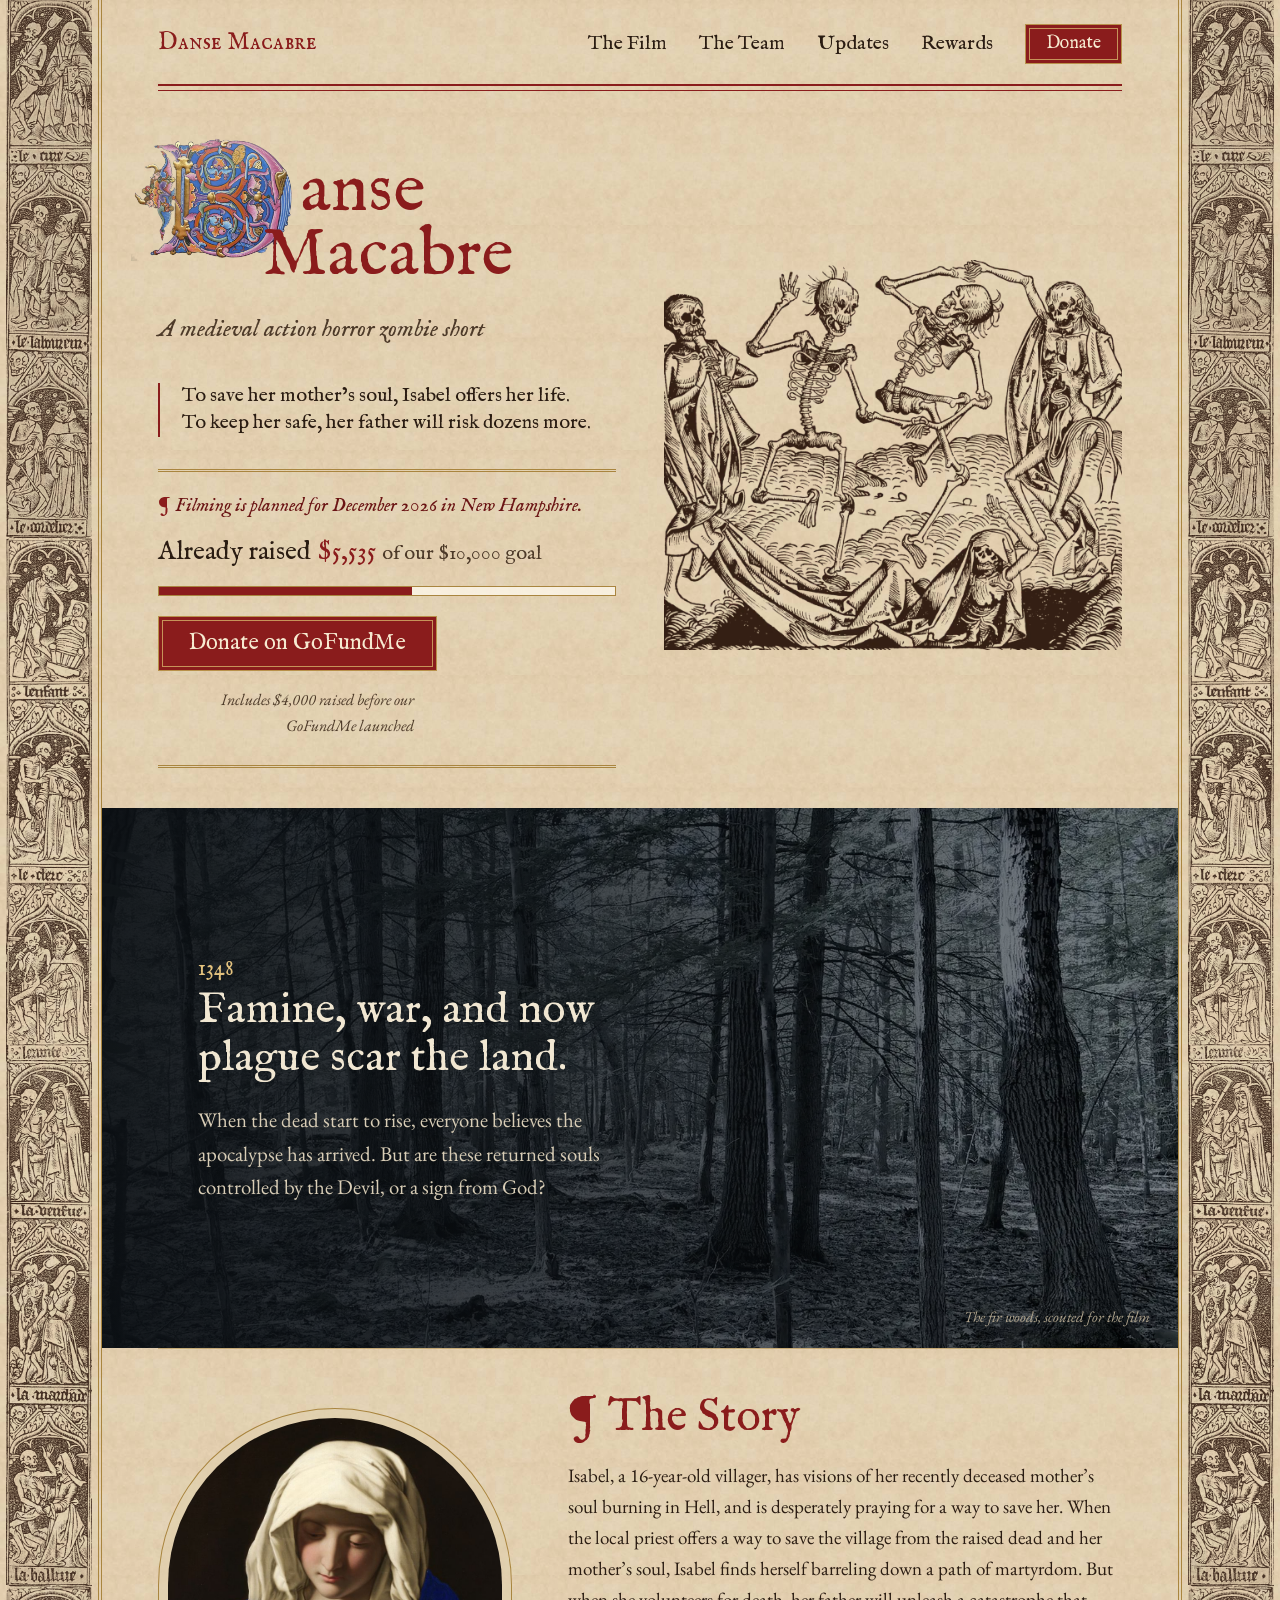
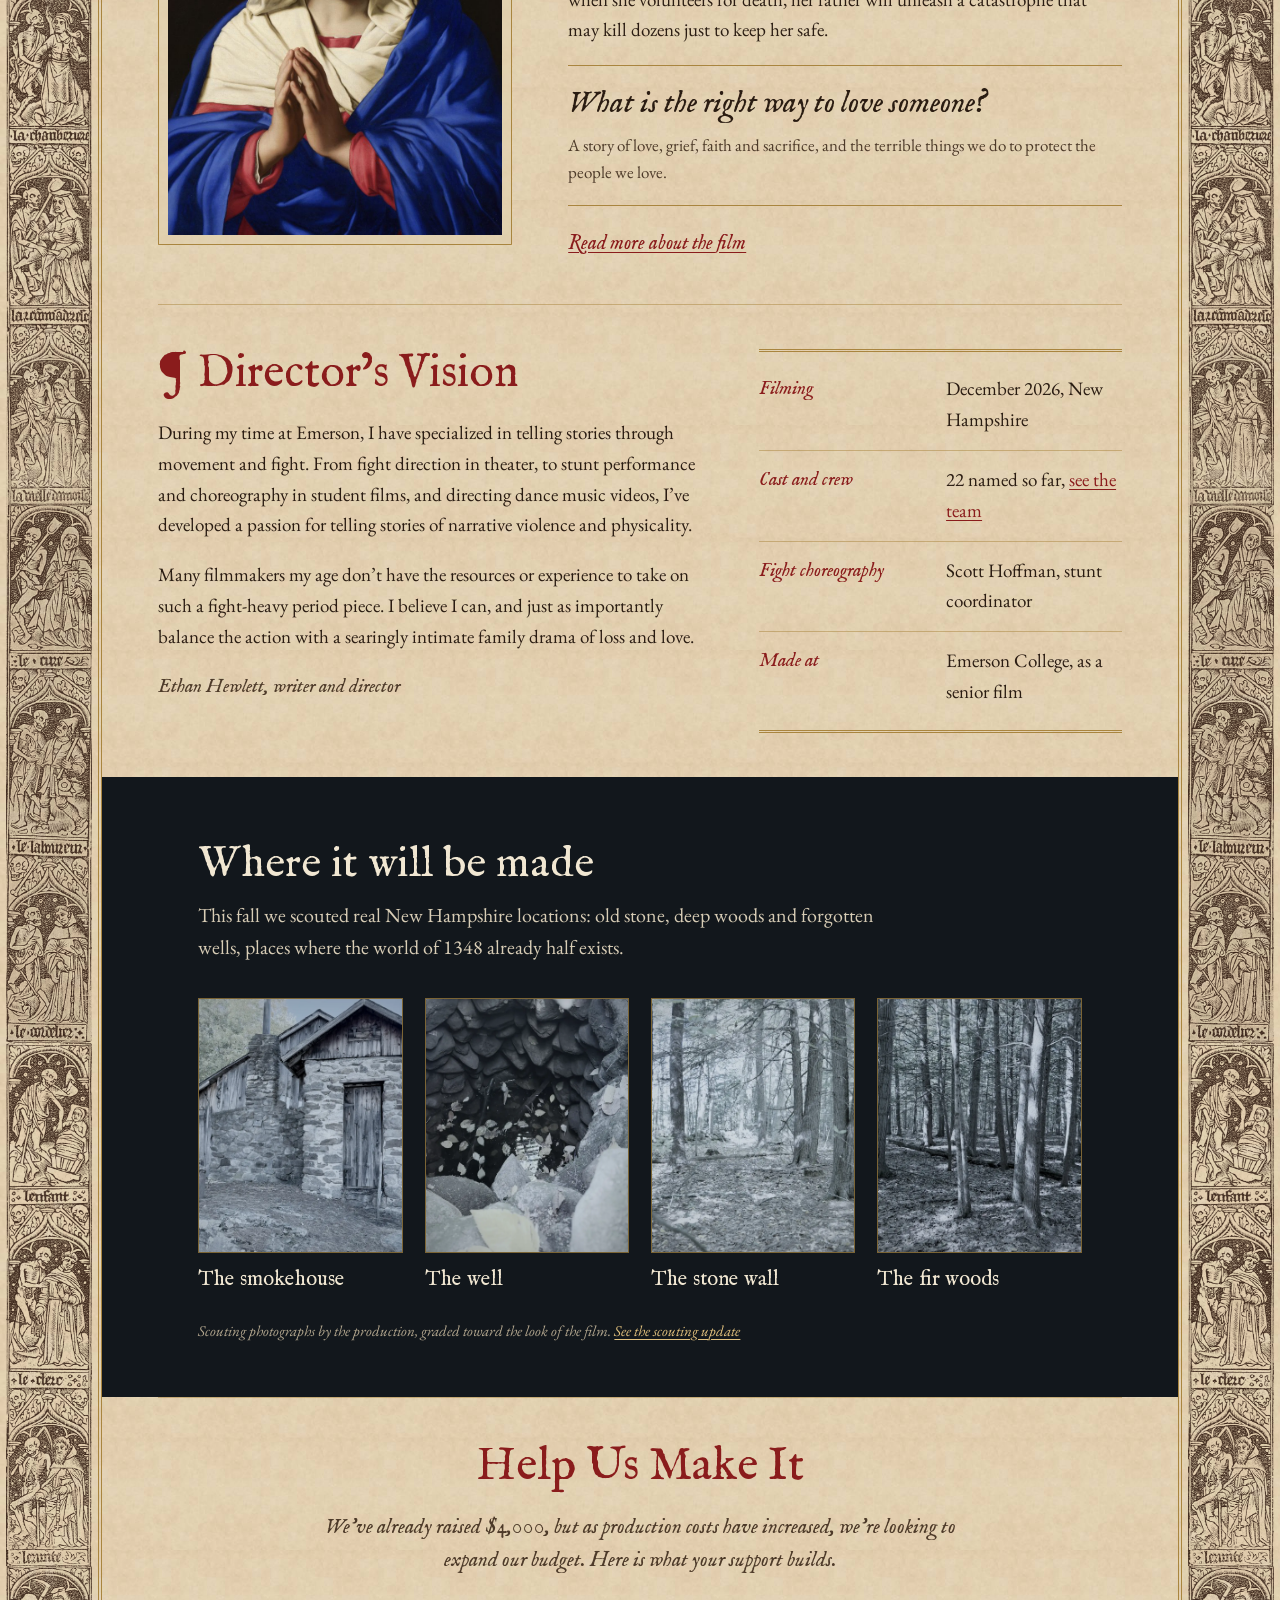
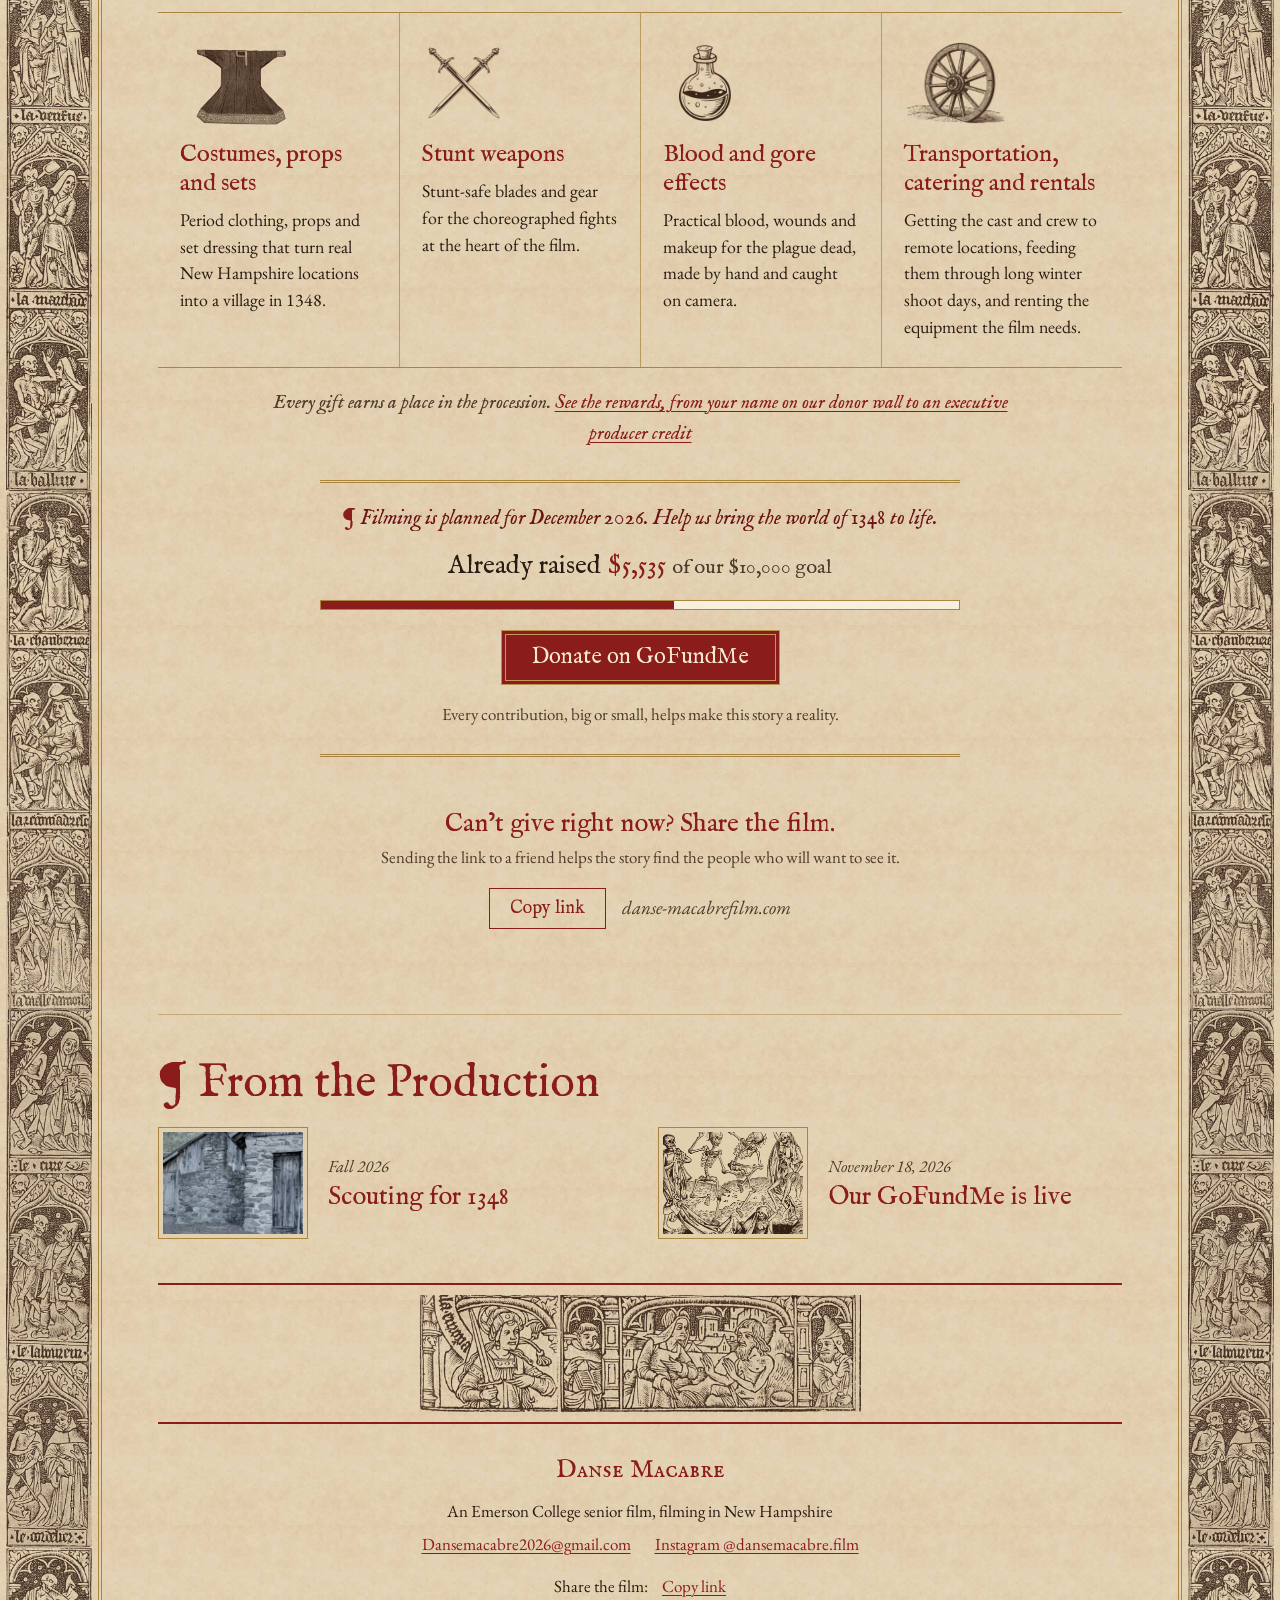
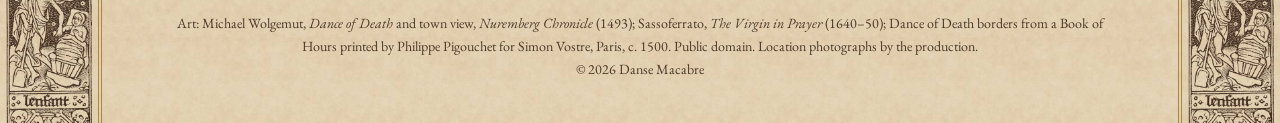
==== commit f8e5eb81: "Team: cast portraits and bios - Dramatis Personae now shows Grace Wagner (Isabel), Robert Najarian  " ====
--- a/index.html
+++ b/index.html
@@ -19,7 +19,7 @@
   <meta name="twitter:image:alt" content="Danse Macabre title beside a 1493 woodcut of skeletons dancing over an open grave, framed by Dance of Death borders">
   <link rel="canonical" href="https://danse-macabrefilm.com/">
   <link rel="icon" href="img/favicon.png">
-  <link rel="stylesheet" href="css/style.css?v=7">
+  <link rel="stylesheet" href="css/style.css?v=8">
 </head>
 <body>
 <div class="page">
--- a/css/style.css
+++ b/css/style.css
@@ -634,3 +634,15 @@
 .rewards-link { margin: -18px auto 30px; max-width: 40em; text-align: center; font-family: var(--font-display); font-style: italic; font-size: 1.2rem; color: var(--ink-soft); }
 .rewards-link .more { font-size: 1.2rem; }
 
+
+/* ---------- Team: cast portraits ---------- */
+.cast-grid { display: grid; grid-template-columns: repeat(3, minmax(0, 1fr)); gap: 48px; margin-top: 8px; }
+.cast-card .arch { max-width: 300px; margin: 0 0 20px; }
+.cast-card .arch img { filter: sepia(.12) saturate(.88); }
+.cast-role { margin: 0; font-family: var(--font-display); font-style: italic; font-size: 1.3rem; color: var(--rubric); }
+.cast-name { margin: 0 0 10px; font-family: var(--font-display); font-size: 1.9rem; line-height: 1.15; }
+.cast-bio { margin: 0; font-size: 1.06rem; line-height: 1.55; }
+.cast-grid + .aside { margin-top: 28px; }
+@media (max-width: 1000px) { .cast-grid { gap: 32px; } }
+@media (max-width: 760px) { .cast-grid { grid-template-columns: minmax(0, 1fr); gap: 40px; } .cast-card .arch { max-width: 260px; } }
+
